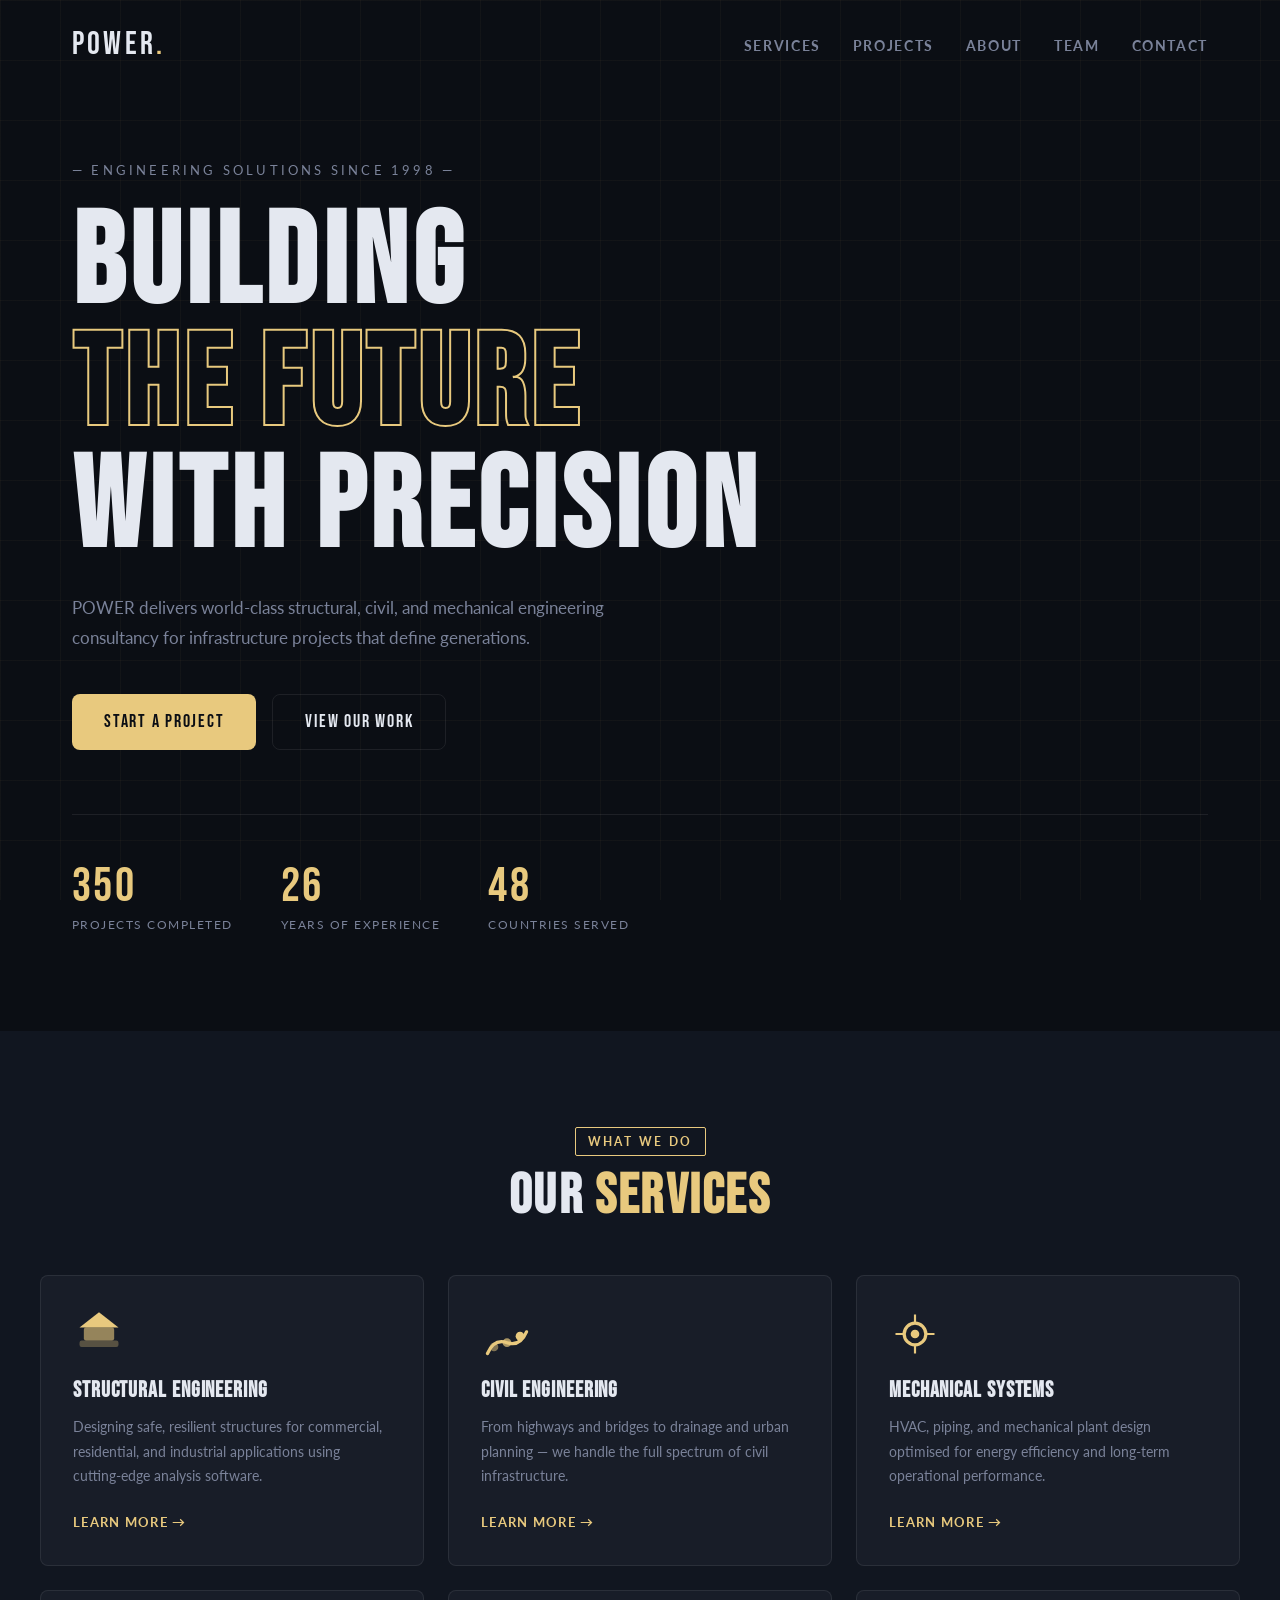
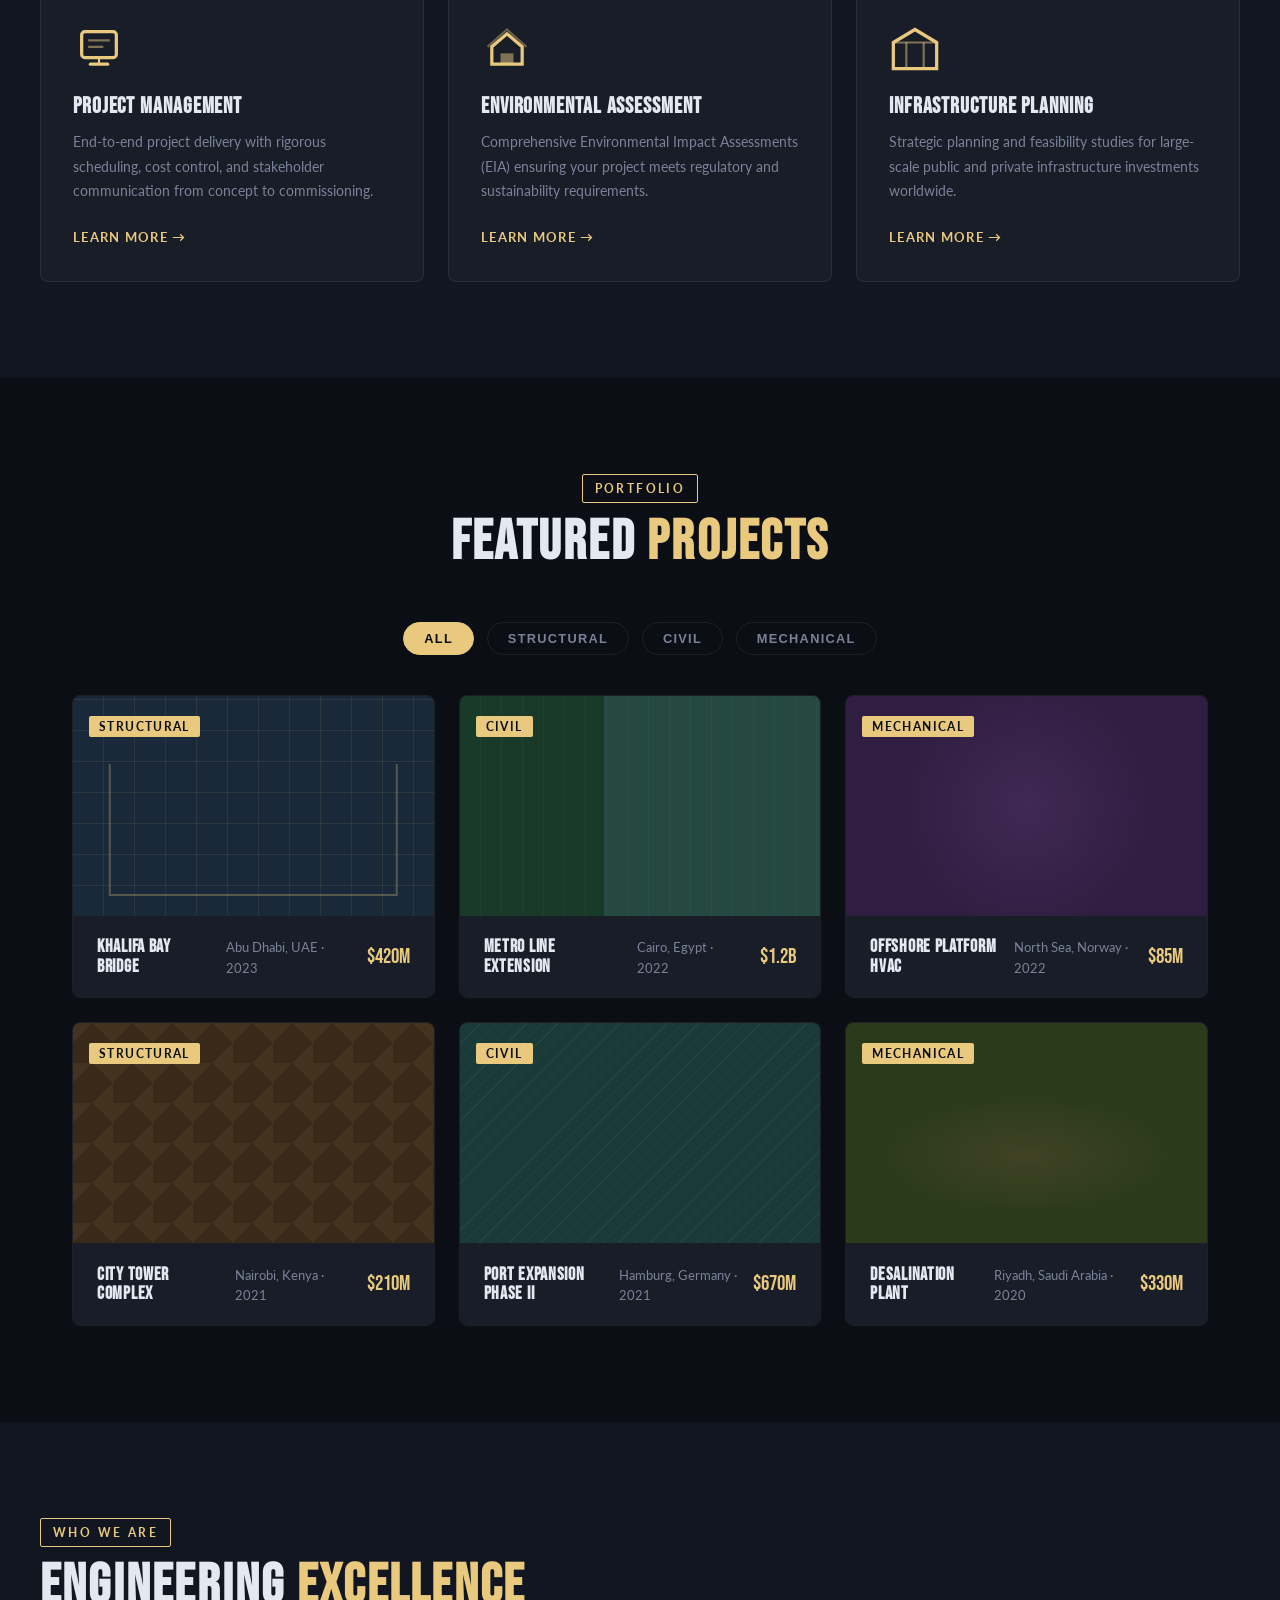
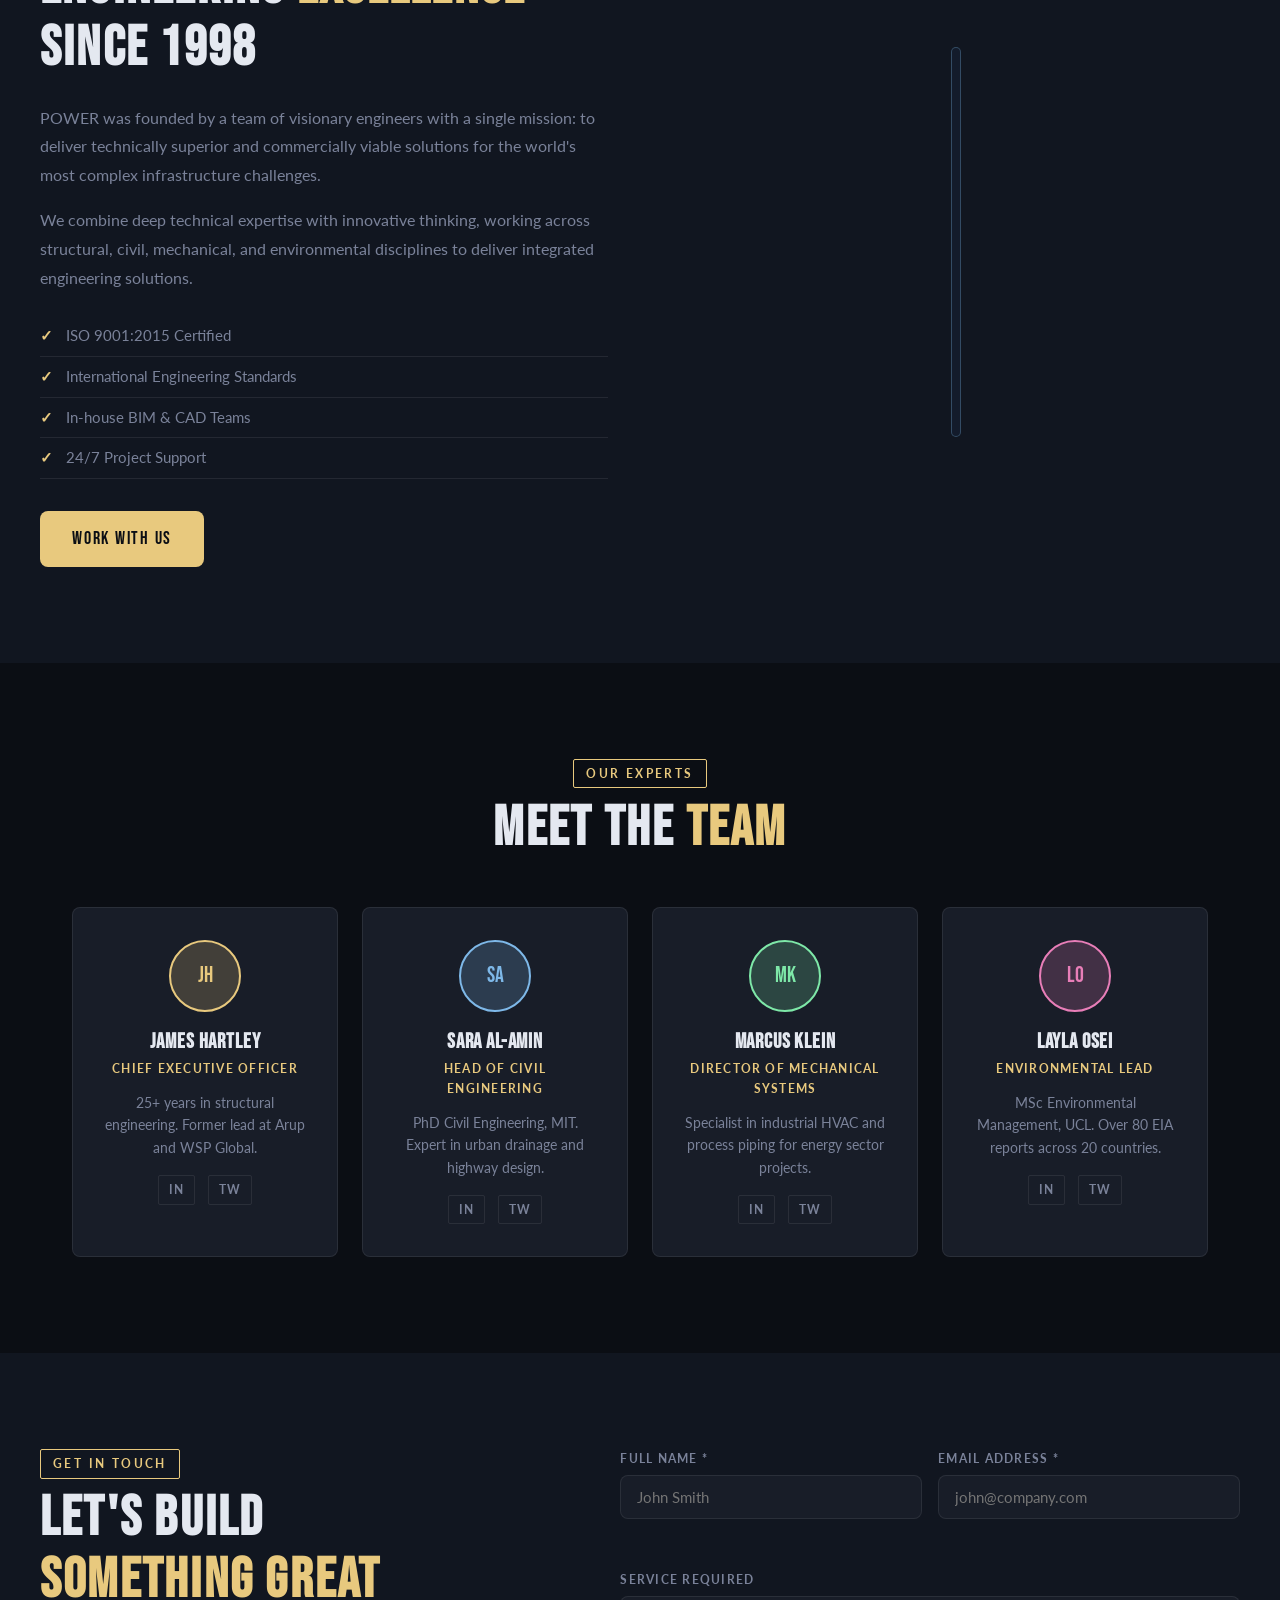
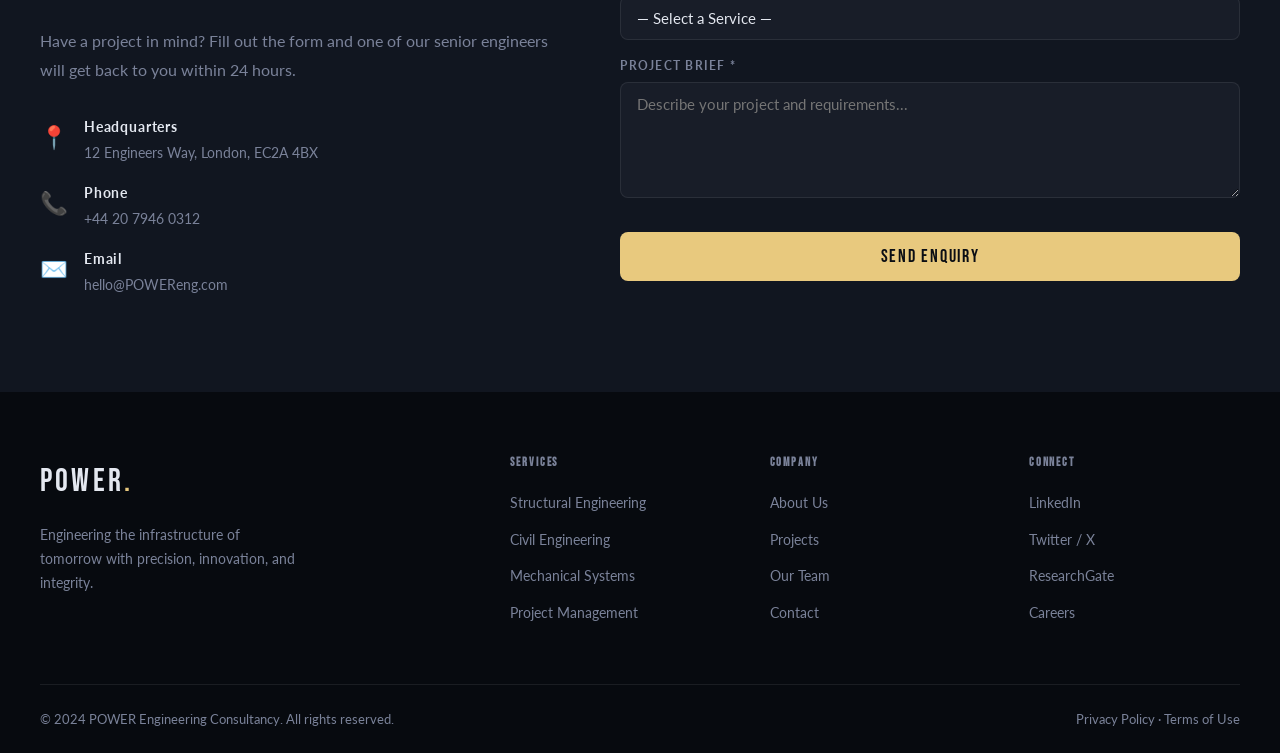
==== index.html @ f412877a "first commit" ====
<!DOCTYPE html>
<html lang="en">
<head>
  <meta charset="UTF-8" />
  <meta name="viewport" content="width=device-width, initial-scale=1.0"/>
  <title>POWER Engineering Consultancy</title>
  <link rel="stylesheet" href="style.css" />
  <!-- Google Fonts: Bebas Neue (display) + Lato (body) -->
  <link rel="preconnect" href="https://fonts.googleapis.com">
  <link rel="preconnect" href="https://fonts.gstatic.com" crossorigin>
  <link href="https://fonts.googleapis.com/css2?family=Bebas+Neue&family=Lato:wght@300;400;700&display=swap" rel="stylesheet">
</head>
<body>

  <!-- ===================== NAVIGATION ===================== -->
  <nav id="navbar">
    <div class="nav-inner">
      <a href="#home" class="logo">POWER<span>.</span></a>
      <ul class="nav-links">
        <li><a href="#services">Services</a></li>
        <li><a href="#projects">Projects</a></li>
        <li><a href="#about">About</a></li>
        <li><a href="#team">Team</a></li>
        <li><a href="#contact">Contact</a></li>
      </ul>
      <button class="burger" id="burger" aria-label="Toggle menu">
        <span></span><span></span><span></span>
      </button>
    </div>
    <!-- Mobile menu -->
    <div class="mobile-menu" id="mobileMenu">
      <ul>
        <li><a href="#services" class="mobile-link">Services</a></li>
        <li><a href="#projects" class="mobile-link">Projects</a></li>
        <li><a href="#about" class="mobile-link">About</a></li>
        <li><a href="#team" class="mobile-link">Team</a></li>
        <li><a href="#contact" class="mobile-link">Contact</a></li>
      </ul>
    </div>
  </nav>

  <!-- ===================== HERO ===================== -->
  <section id="home" class="hero">
    <div class="hero-bg-grid"></div>
    <div class="hero-content">
      <p class="hero-label reveal">— Engineering Solutions Since 1998 —</p>
      <h1 class="hero-title reveal">
        BUILDING<br/>
        <span class="outline-text">THE FUTURE</span><br/>
        WITH PRECISION
      </h1>
      <p class="hero-desc reveal">
        POWER delivers world-class structural, civil, and mechanical engineering consultancy 
        for infrastructure projects that define generations.
      </p>
      <div class="hero-cta reveal">
        <a href="#contact" class="btn-primary">Start a Project</a>
        <a href="#projects" class="btn-outline">View Our Work</a>
      </div>
    </div>
    <div class="hero-stats reveal">
      <div class="stat">
        <span class="stat-number" data-target="350">0</span>
        <span class="stat-label">Projects Completed</span>
      </div>
      <div class="stat">
        <span class="stat-number" data-target="26">0</span>
        <span class="stat-label">Years of Experience</span>
      </div>
      <div class="stat">
        <span class="stat-number" data-target="48">0</span>
        <span class="stat-label">Countries Served</span>
      </div>
    </div>
  </section>

  <!-- ===================== SERVICES ===================== -->
  <section id="services" class="services">
    <div class="section-header reveal">
      <span class="section-tag">What We Do</span>
      <h2 class="section-title">Our <span class="accent">Services</span></h2>
    </div>
    <div class="services-grid">

      <div class="service-card reveal">
        <div class="service-icon">
          <svg viewBox="0 0 48 48" fill="none" xmlns="http://www.w3.org/2000/svg">
            <rect x="6" y="30" width="36" height="6" rx="2" fill="currentColor" opacity="0.3"/>
            <rect x="10" y="18" width="28" height="12" rx="2" fill="currentColor" opacity="0.6"/>
            <polygon points="24,4 42,18 6,18" fill="currentColor"/>
          </svg>
        </div>
        <h3>Structural Engineering</h3>
        <p>Designing safe, resilient structures for commercial, residential, and industrial applications using cutting-edge analysis software.</p>
        <a href="#contact" class="card-link">Learn More →</a>
      </div>

      <div class="service-card reveal">
        <div class="service-icon">
          <svg viewBox="0 0 48 48" fill="none" xmlns="http://www.w3.org/2000/svg">
            <path d="M6 42 Q12 28 24 32 Q36 36 42 22" stroke="currentColor" stroke-width="3" fill="none" stroke-linecap="round"/>
            <circle cx="12" cy="36" r="4" fill="currentColor" opacity="0.5"/>
            <circle cx="24" cy="32" r="4" fill="currentColor" opacity="0.7"/>
            <circle cx="36" cy="26" r="4" fill="currentColor"/>
          </svg>
        </div>
        <h3>Civil Engineering</h3>
        <p>From highways and bridges to drainage and urban planning — we handle the full spectrum of civil infrastructure.</p>
        <a href="#contact" class="card-link">Learn More →</a>
      </div>

      <div class="service-card reveal">
        <div class="service-icon">
          <svg viewBox="0 0 48 48" fill="none" xmlns="http://www.w3.org/2000/svg">
            <circle cx="24" cy="24" r="10" stroke="currentColor" stroke-width="3" fill="none"/>
            <circle cx="24" cy="24" r="4" fill="currentColor"/>
            <line x1="24" y1="6" x2="24" y2="14" stroke="currentColor" stroke-width="2"/>
            <line x1="24" y1="34" x2="24" y2="42" stroke="currentColor" stroke-width="2"/>
            <line x1="6" y1="24" x2="14" y2="24" stroke="currentColor" stroke-width="2"/>
            <line x1="34" y1="24" x2="42" y2="24" stroke="currentColor" stroke-width="2"/>
          </svg>
        </div>
        <h3>Mechanical Systems</h3>
        <p>HVAC, piping, and mechanical plant design optimised for energy efficiency and long-term operational performance.</p>
        <a href="#contact" class="card-link">Learn More →</a>
      </div>

      <div class="service-card reveal">
        <div class="service-icon">
          <svg viewBox="0 0 48 48" fill="none" xmlns="http://www.w3.org/2000/svg">
            <rect x="8" y="8" width="32" height="24" rx="3" stroke="currentColor" stroke-width="3" fill="none"/>
            <line x1="16" y1="38" x2="32" y2="38" stroke="currentColor" stroke-width="3" stroke-linecap="round"/>
            <line x1="24" y1="32" x2="24" y2="38" stroke="currentColor" stroke-width="2"/>
            <line x1="14" y1="16" x2="34" y2="16" stroke="currentColor" stroke-width="2" opacity="0.5"/>
            <line x1="14" y1="22" x2="28" y2="22" stroke="currentColor" stroke-width="2" opacity="0.5"/>
          </svg>
        </div>
        <h3>Project Management</h3>
        <p>End-to-end project delivery with rigorous scheduling, cost control, and stakeholder communication from concept to commissioning.</p>
        <a href="#contact" class="card-link">Learn More →</a>
      </div>

      <div class="service-card reveal">
        <div class="service-icon">
          <svg viewBox="0 0 48 48" fill="none" xmlns="http://www.w3.org/2000/svg">
            <path d="M10 38 L10 22 L24 10 L38 22 L38 38 Z" stroke="currentColor" stroke-width="3" fill="none"/>
            <rect x="18" y="28" width="12" height="10" fill="currentColor" opacity="0.5"/>
            <path d="M6 22 L24 6 L42 22" stroke="currentColor" stroke-width="2" fill="none" opacity="0.4"/>
          </svg>
        </div>
        <h3>Environmental Assessment</h3>
        <p>Comprehensive Environmental Impact Assessments (EIA) ensuring your project meets regulatory and sustainability requirements.</p>
        <a href="#contact" class="card-link">Learn More →</a>
      </div>

      <div class="service-card reveal">
        <div class="service-icon">
          <svg viewBox="0 0 48 48" fill="none" xmlns="http://www.w3.org/2000/svg">
            <polygon points="24,6 44,18 44,42 4,42 4,18" stroke="currentColor" stroke-width="3" fill="none"/>
            <line x1="4" y1="18" x2="44" y2="18" stroke="currentColor" stroke-width="2" opacity="0.5"/>
            <line x1="16" y1="18" x2="16" y2="42" stroke="currentColor" stroke-width="2" opacity="0.5"/>
            <line x1="32" y1="18" x2="32" y2="42" stroke="currentColor" stroke-width="2" opacity="0.5"/>
          </svg>
        </div>
        <h3>Infrastructure Planning</h3>
        <p>Strategic planning and feasibility studies for large-scale public and private infrastructure investments worldwide.</p>
        <a href="#contact" class="card-link">Learn More →</a>
      </div>

    </div>
  </section>

  <!-- ===================== PROJECTS ===================== -->
  <section id="projects" class="projects">
    <div class="section-header reveal">
      <span class="section-tag">Portfolio</span>
      <h2 class="section-title">Featured <span class="accent">Projects</span></h2>
    </div>

    <div class="projects-filter reveal">
      <button class="filter-btn active" data-filter="all">All</button>
      <button class="filter-btn" data-filter="structural">Structural</button>
      <button class="filter-btn" data-filter="civil">Civil</button>
      <button class="filter-btn" data-filter="mechanical">Mechanical</button>
    </div>

    <div class="projects-grid" id="projectsGrid">

      <div class="project-card reveal" data-category="structural">
        <div class="project-img" style="background-color: #1a2a3a;">
          <div class="project-overlay">
            <span class="project-tag">Structural</span>
          </div>
          <div class="project-visual structural-visual"></div>
        </div>
        <div class="project-info">
          <h3>Khalifa Bay Bridge</h3>
          <p>Abu Dhabi, UAE · 2023</p>
          <span class="project-value">$420M</span>
        </div>
      </div>

      <div class="project-card reveal" data-category="civil">
        <div class="project-img" style="background-color: #1a3a2a;">
          <div class="project-overlay">
            <span class="project-tag">Civil</span>
          </div>
          <div class="project-visual civil-visual"></div>
        </div>
        <div class="project-info">
          <h3>Metro Line Extension</h3>
          <p>Cairo, Egypt · 2022</p>
          <span class="project-value">$1.2B</span>
        </div>
      </div>

      <div class="project-card reveal" data-category="mechanical">
        <div class="project-img" style="background-color: #2a1a3a;">
          <div class="project-overlay">
            <span class="project-tag">Mechanical</span>
          </div>
          <div class="project-visual mechanical-visual"></div>
        </div>
        <div class="project-info">
          <h3>Offshore Platform HVAC</h3>
          <p>North Sea, Norway · 2022</p>
          <span class="project-value">$85M</span>
        </div>
      </div>

      <div class="project-card reveal" data-category="structural">
        <div class="project-img" style="background-color: #3a2a1a;">
          <div class="project-overlay">
            <span class="project-tag">Structural</span>
          </div>
          <div class="project-visual structural-visual2"></div>
        </div>
        <div class="project-info">
          <h3>City Tower Complex</h3>
          <p>Nairobi, Kenya · 2021</p>
          <span class="project-value">$210M</span>
        </div>
      </div>

      <div class="project-card reveal" data-category="civil">
        <div class="project-img" style="background-color: #1a3a3a;">
          <div class="project-overlay">
            <span class="project-tag">Civil</span>
          </div>
          <div class="project-visual civil-visual2"></div>
        </div>
        <div class="project-info">
          <h3>Port Expansion Phase II</h3>
          <p>Hamburg, Germany · 2021</p>
          <span class="project-value">$670M</span>
        </div>
      </div>

      <div class="project-card reveal" data-category="mechanical">
        <div class="project-img" style="background-color: #2a3a1a;">
          <div class="project-overlay">
            <span class="project-tag">Mechanical</span>
          </div>
          <div class="project-visual mechanical-visual2"></div>
        </div>
        <div class="project-info">
          <h3>Desalination Plant</h3>
          <p>Riyadh, Saudi Arabia · 2020</p>
          <span class="project-value">$330M</span>
        </div>
      </div>

    </div>
  </section>

  <!-- ===================== ABOUT ===================== -->
  <section id="about" class="about">
    <div class="about-text reveal">
      <span class="section-tag">Who We Are</span>
      <h2 class="section-title">Engineering <span class="accent">Excellence</span><br/>Since 1998</h2>
      <p>POWER was founded by a team of visionary engineers with a single mission: to deliver technically superior and commercially viable solutions for the world's most complex infrastructure challenges.</p>
      <p>We combine deep technical expertise with innovative thinking, working across structural, civil, mechanical, and environmental disciplines to deliver integrated engineering solutions.</p>
      <ul class="about-list">
        <li><span class="check">✓</span> ISO 9001:2015 Certified</li>
        <li><span class="check">✓</span> International Engineering Standards</li>
        <li><span class="check">✓</span> In-house BIM & CAD Teams</li>
        <li><span class="check">✓</span> 24/7 Project Support</li>
      </ul>
      <a href="#contact" class="btn-primary">Work With Us</a>
    </div>
    <div class="about-visual reveal">
      <div class="blueprint-card">
        <div class="blueprint-inner">
          <div class="bp-grid"></div>
          <div class="bp-shape"></div>
          <div class="bp-lines">
            <span></span><span></span><span></span>
          </div>
          <div class="bp-label">STRUCTURAL PLAN — POWER ENG.</div>
        </div>
      </div>
    </div>
  </section>

  <!-- ===================== TEAM ===================== -->
  <section id="team" class="team">
    <div class="section-header reveal">
      <span class="section-tag">Our Experts</span>
      <h2 class="section-title">Meet the <span class="accent">Team</span></h2>
    </div>
    <div class="team-grid">

      <div class="team-card reveal">
        <div class="team-avatar" style="--clr: #e8c97e;">
          <span>JH</span>
        </div>
        <h3>James Hartley</h3>
        <p class="team-role">Chief Executive Officer</p>
        <p class="team-bio">25+ years in structural engineering. Former lead at Arup and WSP Global.</p>
        <div class="team-socials">
          <a href="#">in</a>
          <a href="#">tw</a>
        </div>
      </div>

      <div class="team-card reveal">
        <div class="team-avatar" style="--clr: #7eb8e8;">
          <span>SA</span>
        </div>
        <h3>Sara Al-Amin</h3>
        <p class="team-role">Head of Civil Engineering</p>
        <p class="team-bio">PhD Civil Engineering, MIT. Expert in urban drainage and highway design.</p>
        <div class="team-socials">
          <a href="#">in</a>
          <a href="#">tw</a>
        </div>
      </div>

      <div class="team-card reveal">
        <div class="team-avatar" style="--clr: #7ee8a8;">
          <span>MK</span>
        </div>
        <h3>Marcus Klein</h3>
        <p class="team-role">Director of Mechanical Systems</p>
        <p class="team-bio">Specialist in industrial HVAC and process piping for energy sector projects.</p>
        <div class="team-socials">
          <a href="#">in</a>
          <a href="#">tw</a>
        </div>
      </div>

      <div class="team-card reveal">
        <div class="team-avatar" style="--clr: #e87eb8;">
          <span>LO</span>
        </div>
        <h3>Layla Osei</h3>
        <p class="team-role">Environmental Lead</p>
        <p class="team-bio">MSc Environmental Management, UCL. Over 80 EIA reports across 20 countries.</p>
        <div class="team-socials">
          <a href="#">in</a>
          <a href="#">tw</a>
        </div>
      </div>

    </div>
  </section>

  <!-- ===================== CONTACT ===================== -->
  <section id="contact" class="contact">
    <div class="contact-left reveal">
      <span class="section-tag">Get In Touch</span>
      <h2 class="section-title">Let's Build<br/><span class="accent">Something Great</span></h2>
      <p>Have a project in mind? Fill out the form and one of our senior engineers will get back to you within 24 hours.</p>
      <div class="contact-details">
        <div class="contact-item">
          <span class="contact-icon">📍</span>
          <div>
            <strong>Headquarters</strong>
            <p>12 Engineers Way, London, EC2A 4BX</p>
          </div>
        </div>
        <div class="contact-item">
          <span class="contact-icon">📞</span>
          <div>
            <strong>Phone</strong>
            <p>+44 20 7946 0312</p>
          </div>
        </div>
        <div class="contact-item">
          <span class="contact-icon">✉️</span>
          <div>
            <strong>Email</strong>
            <p>hello@POWEReng.com</p>
          </div>
        </div>
      </div>
    </div>

    <div class="contact-right reveal">
      <form id="contactForm" novalidate>
        <div class="form-row">
          <div class="form-group">
            <label for="name">Full Name *</label>
            <input type="text" id="name" name="name" placeholder="John Smith" required />
            <span class="form-error" id="nameError"></span>
          </div>
          <div class="form-group">
            <label for="email">Email Address *</label>
            <input type="email" id="email" name="email" placeholder="john@company.com" required />
            <span class="form-error" id="emailError"></span>
          </div>
        </div>
        <div class="form-group">
          <label for="service">Service Required</label>
          <select id="service" name="service">
            <option value="">— Select a Service —</option>
            <option>Structural Engineering</option>
            <option>Civil Engineering</option>
            <option>Mechanical Systems</option>
            <option>Project Management</option>
            <option>Environmental Assessment</option>
            <option>Infrastructure Planning</option>
          </select>
        </div>
        <div class="form-group">
          <label for="message">Project Brief *</label>
          <textarea id="message" name="message" rows="5" placeholder="Describe your project and requirements..." required></textarea>
          <span class="form-error" id="messageError"></span>
        </div>
        <button type="submit" class="btn-primary btn-full" id="submitBtn">
          Send Enquiry
        </button>
        <div class="form-success" id="formSuccess">
          ✅ Thank you! We'll be in touch within 24 hours.
        </div>
      </form>
    </div>
  </section>

  <!-- ===================== FOOTER ===================== -->
  <footer class="footer">
    <div class="footer-inner">
      <div class="footer-brand">
        <a href="#home" class="logo">POWER<span>.</span></a>
        <p>Engineering the infrastructure of tomorrow with precision, innovation, and integrity.</p>
      </div>
      <div class="footer-links">
        <h4>Services</h4>
        <ul>
          <li><a href="#services">Structural Engineering</a></li>
          <li><a href="#services">Civil Engineering</a></li>
          <li><a href="#services">Mechanical Systems</a></li>
          <li><a href="#services">Project Management</a></li>
        </ul>
      </div>
      <div class="footer-links">
        <h4>Company</h4>
        <ul>
          <li><a href="#about">About Us</a></li>
          <li><a href="#projects">Projects</a></li>
          <li><a href="#team">Our Team</a></li>
          <li><a href="#contact">Contact</a></li>
        </ul>
      </div>
      <div class="footer-links">
        <h4>Connect</h4>
        <ul>
          <li><a href="#">LinkedIn</a></li>
          <li><a href="#">Twitter / X</a></li>
          <li><a href="#">ResearchGate</a></li>
          <li><a href="#">Careers</a></li>
        </ul>
      </div>
    </div>
    <div class="footer-bottom">
      <p>© 2024 POWER Engineering Consultancy. All rights reserved.</p>
      <p>Privacy Policy · Terms of Use</p>
    </div>
  </footer>

  <!-- Back to top button -->
  <button class="back-top" id="backTop" aria-label="Back to top">↑</button>

  <script src="script.js"></script>
</body>
</html>
---- style.css ----
/* =====================================================
   ARCIS ENGINEERING CONSULTANCY — style.css
   ===================================================== */

/* ---- 1. CSS VARIABLES (Design Tokens) ---- */
:root {
  --bg:         #0b0e14;        /* Page background — deep navy-black */
  --bg2:        #111620;        /* Slightly lighter panels */
  --bg3:        #181d28;        /* Card backgrounds */
  --accent:     #e8c97e;        /* Gold accent */
  --accent2:    #3a7bd5;        /* Blue accent */
  --text:       #e4e8f0;        /* Primary text */
  --text-muted: #7a8299;        /* Muted / secondary text */
  --border:     rgba(255,255,255,0.08);
  --font-display: 'Bebas Neue', sans-serif;
  --font-body:    'Lato', sans-serif;
  --radius:     8px;
  --transition: 0.3s ease;
  --max-width:  1200px;
}

/* ---- 2. RESET & BASE ---- */
*, *::before, *::after { box-sizing: border-box; margin: 0; padding: 0; }

html {
  scroll-behavior: smooth;
  font-size: 16px;
}

body {
  background-color: var(--bg);
  color: var(--text);
  font-family: var(--font-body);
  line-height: 1.6;
  overflow-x: hidden;
}

img { max-width: 100%; display: block; }

a {
  color: inherit;
  text-decoration: none;
}

ul { list-style: none; }

/* ---- 3. TYPOGRAPHY ---- */
h1, h2, h3, h4 { font-family: var(--font-display); letter-spacing: 0.04em; line-height: 1.1; }

.section-title {
  font-size: clamp(2rem, 5vw, 3.5rem);
  color: var(--text);
}

.section-title .accent { color: var(--accent); }

.section-tag {
  display: inline-block;
  font-size: 0.75rem;
  font-weight: 700;
  letter-spacing: 0.2em;
  text-transform: uppercase;
  color: var(--accent);
  margin-bottom: 0.6rem;
  padding: 4px 12px;
  border: 1px solid var(--accent);
  border-radius: 2px;
}

.section-header {
  text-align: center;
  margin-bottom: 3rem;
}

/* ---- 4. BUTTONS ---- */
.btn-primary {
  display: inline-block;
  background: var(--accent);
  color: #0b0e14;
  font-family: var(--font-display);
  font-size: 1.1rem;
  letter-spacing: 0.1em;
  padding: 14px 32px;
  border-radius: var(--radius);
  border: none;
  cursor: pointer;
  transition: background var(--transition), transform var(--transition), box-shadow var(--transition);
}
.btn-primary:hover {
  background: #f5d98e;
  transform: translateY(-2px);
  box-shadow: 0 8px 24px rgba(232,201,126,0.25);
}

.btn-outline {
  display: inline-block;
  background: transparent;
  color: var(--text);
  font-family: var(--font-display);
  font-size: 1.1rem;
  letter-spacing: 0.1em;
  padding: 13px 32px;
  border-radius: var(--radius);
  border: 1px solid var(--border);
  cursor: pointer;
  transition: border-color var(--transition), color var(--transition), transform var(--transition);
}
.btn-outline:hover {
  border-color: var(--accent);
  color: var(--accent);
  transform: translateY(-2px);
}

.btn-full { width: 100%; text-align: center; }

/* ---- 5. SCROLL REVEAL ---- */
.reveal {
  opacity: 0;
  transform: translateY(30px);
  transition: opacity 0.7s ease, transform 0.7s ease;
}
.reveal.visible {
  opacity: 1;
  transform: translateY(0);
}

/* ---- 6. NAVIGATION ---- */
#navbar {
  position: fixed;
  top: 0;
  left: 0;
  width: 100%;
  z-index: 1000;
  transition: background var(--transition), box-shadow var(--transition);
}

#navbar.scrolled {
  background: rgba(11, 14, 20, 0.95);
  backdrop-filter: blur(10px);
  box-shadow: 0 2px 20px rgba(0,0,0,0.4);
}

.nav-inner {
  max-width: var(--max-width);
  margin: 0 auto;
  padding: 1.2rem 2rem;
  display: flex;
  align-items: center;
  justify-content: space-between;
}

.logo {
  font-family: var(--font-display);
  font-size: 2rem;
  letter-spacing: 0.1em;
  color: var(--text);
}
.logo span { color: var(--accent); }

.nav-links {
  display: flex;
  gap: 2rem;
}

.nav-links a {
  font-size: 0.85rem;
  font-weight: 700;
  letter-spacing: 0.12em;
  text-transform: uppercase;
  color: var(--text-muted);
  transition: color var(--transition);
  position: relative;
}
.nav-links a::after {
  content: '';
  position: absolute;
  bottom: -4px;
  left: 0;
  width: 0;
  height: 2px;
  background: var(--accent);
  transition: width var(--transition);
}
.nav-links a:hover { color: var(--text); }
.nav-links a:hover::after { width: 100%; }

/* Burger button */
.burger {
  display: none;
  flex-direction: column;
  gap: 5px;
  background: none;
  border: none;
  cursor: pointer;
  padding: 4px;
}
.burger span {
  display: block;
  width: 24px;
  height: 2px;
  background: var(--text);
  border-radius: 2px;
  transition: transform var(--transition), opacity var(--transition);
}
.burger.open span:nth-child(1) { transform: translateY(7px) rotate(45deg); }
.burger.open span:nth-child(2) { opacity: 0; }
.burger.open span:nth-child(3) { transform: translateY(-7px) rotate(-45deg); }

/* Mobile menu */
.mobile-menu {
  display: none;
  background: var(--bg2);
  border-top: 1px solid var(--border);
}
.mobile-menu.open { display: block; }
.mobile-menu ul { padding: 1rem 2rem; }
.mobile-menu li { padding: 0.8rem 0; border-bottom: 1px solid var(--border); }
.mobile-menu a {
  font-size: 0.9rem;
  font-weight: 700;
  letter-spacing: 0.1em;
  text-transform: uppercase;
  color: var(--text-muted);
}
.mobile-menu a:hover { color: var(--accent); }

/* ---- 7. HERO SECTION ---- */
.hero {
  min-height: 100vh;
  padding: 10rem 2rem 6rem;
  max-width: var(--max-width);
  margin: 0 auto;
  display: flex;
  flex-direction: column;
  justify-content: center;
  position: relative;
}

/* Subtle background grid */
.hero-bg-grid {
  position: fixed;
  inset: 0;
  z-index: -1;
  background-image:
    linear-gradient(rgba(232,201,126,0.04) 1px, transparent 1px),
    linear-gradient(90deg, rgba(232,201,126,0.04) 1px, transparent 1px);
  background-size: 60px 60px;
  pointer-events: none;
}

.hero-label {
  font-size: 0.8rem;
  letter-spacing: 0.25em;
  text-transform: uppercase;
  color: var(--text-muted);
  margin-bottom: 1.5rem;
}

.hero-title {
  font-size: clamp(3.5rem, 10vw, 8rem);
  line-height: 0.95;
  margin-bottom: 1.5rem;
  color: var(--text);
}

.outline-text {
  -webkit-text-stroke: 2px var(--accent);
  color: transparent;
}

.hero-desc {
  max-width: 560px;
  color: var(--text-muted);
  font-size: 1.05rem;
  margin-bottom: 2.5rem;
  line-height: 1.8;
}

.hero-cta {
  display: flex;
  gap: 1rem;
  flex-wrap: wrap;
  margin-bottom: 4rem;
}

.hero-stats {
  display: flex;
  gap: 3rem;
  flex-wrap: wrap;
  padding-top: 3rem;
  border-top: 1px solid var(--border);
}

.stat {
  display: flex;
  flex-direction: column;
}

.stat-number {
  font-family: var(--font-display);
  font-size: 3rem;
  color: var(--accent);
  letter-spacing: 0.05em;
  line-height: 1;
}

.stat-label {
  font-size: 0.78rem;
  letter-spacing: 0.12em;
  text-transform: uppercase;
  color: var(--text-muted);
  margin-top: 4px;
}

/* ---- 8. SERVICES SECTION ---- */
.services {
  background: var(--bg2);
  padding: 6rem 2rem;
}

.services .section-header,
.services .services-grid {
  max-width: var(--max-width);
  margin-left: auto;
  margin-right: auto;
}

.services-grid {
  display: grid;
  grid-template-columns: repeat(auto-fit, minmax(320px, 1fr));
  gap: 1.5rem;
}

.service-card {
  background: var(--bg3);
  border: 1px solid var(--border);
  border-radius: var(--radius);
  padding: 2rem;
  transition: border-color var(--transition), transform var(--transition), box-shadow var(--transition);
  position: relative;
  overflow: hidden;
}

.service-card::before {
  content: '';
  position: absolute;
  top: 0; left: 0;
  width: 3px;
  height: 0;
  background: var(--accent);
  transition: height 0.4s ease;
}

.service-card:hover::before { height: 100%; }
.service-card:hover {
  border-color: rgba(232, 201, 126, 0.3);
  transform: translateY(-4px);
  box-shadow: 0 16px 40px rgba(0,0,0,0.3);
}

.service-icon {
  width: 52px;
  height: 52px;
  color: var(--accent);
  margin-bottom: 1.2rem;
}
.service-icon svg { width: 100%; height: 100%; }

.service-card h3 {
  font-size: 1.4rem;
  margin-bottom: 0.7rem;
  color: var(--text);
}

.service-card p {
  color: var(--text-muted);
  font-size: 0.9rem;
  line-height: 1.7;
  margin-bottom: 1.2rem;
}

.card-link {
  font-size: 0.82rem;
  font-weight: 700;
  letter-spacing: 0.1em;
  text-transform: uppercase;
  color: var(--accent);
  transition: letter-spacing var(--transition);
}
.card-link:hover { letter-spacing: 0.18em; }

/* ---- 9. PROJECTS SECTION ---- */
.projects {
  padding: 6rem 2rem;
  max-width: var(--max-width);
  margin: 0 auto;
}

.projects-filter {
  display: flex;
  gap: 0.8rem;
  flex-wrap: wrap;
  justify-content: center;
  margin-bottom: 2.5rem;
}

.filter-btn {
  background: transparent;
  color: var(--text-muted);
  border: 1px solid var(--border);
  padding: 8px 20px;
  border-radius: 30px;
  font-size: 0.8rem;
  font-weight: 700;
  letter-spacing: 0.1em;
  text-transform: uppercase;
  cursor: pointer;
  transition: all var(--transition);
}
.filter-btn.active,
.filter-btn:hover {
  background: var(--accent);
  color: #0b0e14;
  border-color: var(--accent);
}

.projects-grid {
  display: grid;
  grid-template-columns: repeat(auto-fit, minmax(320px, 1fr));
  gap: 1.5rem;
}

.project-card {
  border-radius: var(--radius);
  overflow: hidden;
  border: 1px solid var(--border);
  transition: transform var(--transition), box-shadow var(--transition);
}
.project-card:hover {
  transform: translateY(-6px);
  box-shadow: 0 20px 50px rgba(0,0,0,0.4);
}

/* Hide filtered items */
.project-card.hidden {
  display: none;
}

.project-img {
  height: 220px;
  position: relative;
  overflow: hidden;
}

.project-overlay {
  position: absolute;
  top: 1rem; left: 1rem;
  z-index: 2;
}

.project-tag {
  font-size: 0.72rem;
  font-weight: 700;
  letter-spacing: 0.12em;
  text-transform: uppercase;
  background: var(--accent);
  color: #0b0e14;
  padding: 4px 10px;
  border-radius: 2px;
}

/* Illustrative SVG-like visuals for project cards */
.project-visual {
  position: absolute;
  inset: 0;
  opacity: 0.6;
  background-size: cover;
}

.structural-visual {
  background-image: repeating-linear-gradient(
    0deg, transparent, transparent 30px, rgba(232,201,126,0.15) 30px, rgba(232,201,126,0.15) 31px),
    repeating-linear-gradient(
    90deg, transparent, transparent 30px, rgba(232,201,126,0.15) 30px, rgba(232,201,126,0.15) 31px);
}
.structural-visual::after {
  content:'';
  position: absolute;
  bottom: 20px; left: 50%; transform: translateX(-50%);
  width: 80%; height: 60%;
  border: 2px solid rgba(232,201,126,0.5);
  border-top: none;
}

.civil-visual {
  background-image: linear-gradient(to right, transparent 40%, rgba(126,184,232,0.2) 40%),
    repeating-linear-gradient(
    90deg, transparent, transparent 20px, rgba(126,184,232,0.1) 20px, rgba(126,184,232,0.1) 21px);
}

.mechanical-visual {
  background-image: radial-gradient(circle at 50% 50%, rgba(188,126,232,0.2) 0%, transparent 60%),
    repeating-radial-gradient(circle at 50% 50%, transparent 20px, rgba(188,126,232,0.08) 20px, rgba(188,126,232,0.08) 21px, transparent 21px);
}

.structural-visual2 {
  background-image: linear-gradient(135deg, rgba(232,201,126,0.1) 25%, transparent 25%),
    linear-gradient(225deg, rgba(232,201,126,0.1) 25%, transparent 25%),
    linear-gradient(315deg, rgba(232,201,126,0.1) 25%, transparent 25%);
  background-size: 40px 40px;
}

.civil-visual2 {
  background-image: repeating-linear-gradient(
    -45deg, transparent, transparent 10px, rgba(126,232,168,0.1) 10px, rgba(126,232,168,0.1) 11px);
}

.mechanical-visual2 {
  background-image: radial-gradient(ellipse 60% 40% at 50% 60%, rgba(232,126,126,0.2) 0%, transparent 70%);
}

.project-info {
  background: var(--bg3);
  padding: 1.2rem 1.5rem;
  display: flex;
  align-items: center;
  justify-content: space-between;
  gap: 1rem;
}
.project-info h3 { font-size: 1.1rem; color: var(--text); }
.project-info p { font-size: 0.8rem; color: var(--text-muted); margin-top: 2px; }

.project-value {
  font-family: var(--font-display);
  font-size: 1.3rem;
  color: var(--accent);
  white-space: nowrap;
}

/* ---- 10. ABOUT SECTION ---- */
.about {
  background: var(--bg2);
  padding: 6rem 2rem;
}

.about > * {
  max-width: var(--max-width);
  margin: 0 auto;
}

/* Use a two-column layout */
.about {
  display: grid;
  grid-template-columns: 1fr 1fr;
  gap: 4rem;
  align-items: center;
  padding: 6rem max(2rem, calc((100vw - var(--max-width)) / 2));
}

.about-text .section-tag { margin-bottom: 0.6rem; }
.about-text h2 { margin-bottom: 1.5rem; }
.about-text p {
  color: var(--text-muted);
  margin-bottom: 1rem;
  line-height: 1.8;
}

.about-list {
  margin: 1.5rem 0 2rem;
}
.about-list li {
  display: flex;
  align-items: center;
  gap: 0.8rem;
  padding: 0.5rem 0;
  font-size: 0.92rem;
  color: var(--text-muted);
  border-bottom: 1px solid var(--border);
}
.check { color: var(--accent); font-weight: 700; }

/* Blueprint card visual */
.blueprint-card {
  border: 1px solid rgba(126,184,232,0.3);
  border-radius: var(--radius);
  padding: 4px;
  background: rgba(58, 123, 213, 0.06);
}
.blueprint-inner {
  background: rgba(15, 25, 50, 0.9);
  border-radius: calc(var(--radius) - 4px);
  height: 380px;
  position: relative;
  overflow: hidden;
}

.bp-grid {
  position: absolute;
  inset: 0;
  background-image:
    linear-gradient(rgba(126,184,232,0.12) 1px, transparent 1px),
    linear-gradient(90deg, rgba(126,184,232,0.12) 1px, transparent 1px);
  background-size: 30px 30px;
}

.bp-shape {
  position: absolute;
  bottom: 50px; left: 50%; transform: translateX(-50%);
  width: 70%;
  height: 50%;
  border: 1.5px solid rgba(126,184,232,0.6);
  border-bottom: none;
}
.bp-shape::before {
  content: '';
  position: absolute;
  top: 0; left: 50%; transform: translate(-50%, -100%);
  border-left: 80px solid transparent;
  border-right: 80px solid transparent;
  border-bottom: 70px solid rgba(126,184,232,0.4);
}

.bp-lines {
  position: absolute;
  bottom: 50px;
  left: 50%;
  transform: translateX(-50%);
  width: 70%;
  display: flex;
  flex-direction: column;
  gap: 12px;
  padding: 20px;
}
.bp-lines span {
  display: block;
  height: 1px;
  background: rgba(126,184,232,0.3);
  width: 100%;
}
.bp-lines span:nth-child(2) { width: 70%; }
.bp-lines span:nth-child(3) { width: 50%; }

.bp-label {
  position: absolute;
  bottom: 16px;
  left: 50%;
  transform: translateX(-50%);
  font-size: 0.65rem;
  letter-spacing: 0.2em;
  text-transform: uppercase;
  color: rgba(126,184,232,0.5);
  white-space: nowrap;
}

/* ---- 11. TEAM SECTION ---- */
.team {
  padding: 6rem 2rem;
  max-width: var(--max-width);
  margin: 0 auto;
}

.team-grid {
  display: grid;
  grid-template-columns: repeat(auto-fit, minmax(240px, 1fr));
  gap: 1.5rem;
}

.team-card {
  background: var(--bg3);
  border: 1px solid var(--border);
  border-radius: var(--radius);
  padding: 2rem;
  text-align: center;
  transition: transform var(--transition), border-color var(--transition);
}
.team-card:hover {
  transform: translateY(-4px);
  border-color: rgba(232, 201, 126, 0.25);
}

.team-avatar {
  width: 72px;
  height: 72px;
  border-radius: 50%;
  background: color-mix(in srgb, var(--clr, var(--accent)) 20%, transparent);
  border: 2px solid var(--clr, var(--accent));
  display: flex;
  align-items: center;
  justify-content: center;
  margin: 0 auto 1.2rem;
  font-family: var(--font-display);
  font-size: 1.4rem;
  color: var(--clr, var(--accent));
}

.team-card h3 { font-size: 1.3rem; margin-bottom: 0.3rem; }

.team-role {
  font-size: 0.78rem;
  font-weight: 700;
  letter-spacing: 0.1em;
  text-transform: uppercase;
  color: var(--accent);
  margin-bottom: 0.8rem;
}

.team-bio {
  font-size: 0.88rem;
  color: var(--text-muted);
  line-height: 1.6;
  margin-bottom: 1rem;
}

.team-socials {
  display: flex;
  justify-content: center;
  gap: 0.8rem;
}
.team-socials a {
  font-size: 0.75rem;
  font-weight: 700;
  letter-spacing: 0.08em;
  text-transform: uppercase;
  color: var(--text-muted);
  padding: 4px 10px;
  border: 1px solid var(--border);
  border-radius: 2px;
  transition: color var(--transition), border-color var(--transition);
}
.team-socials a:hover {
  color: var(--accent);
  border-color: var(--accent);
}

/* ---- 12. CONTACT SECTION ---- */
.contact {
  background: var(--bg2);
  padding: 6rem max(2rem, calc((100vw - var(--max-width)) / 2));
  display: grid;
  grid-template-columns: 1fr 1.2fr;
  gap: 4rem;
  align-items: start;
}

.contact-left h2 { margin-bottom: 1rem; }
.contact-left > p {
  color: var(--text-muted);
  line-height: 1.8;
  margin-bottom: 2rem;
}

.contact-details { display: flex; flex-direction: column; gap: 1.2rem; }

.contact-item {
  display: flex;
  align-items: flex-start;
  gap: 1rem;
}
.contact-icon { font-size: 1.4rem; margin-top: 2px; }
.contact-item strong { display: block; font-size: 0.85rem; letter-spacing: 0.06em; margin-bottom: 2px; }
.contact-item p { color: var(--text-muted); font-size: 0.9rem; }

/* Contact Form */
.form-row {
  display: grid;
  grid-template-columns: 1fr 1fr;
  gap: 1rem;
  margin-bottom: 1rem;
}

.form-group { display: flex; flex-direction: column; gap: 6px; margin-bottom: 1rem; }

.form-group label {
  font-size: 0.78rem;
  font-weight: 700;
  letter-spacing: 0.1em;
  text-transform: uppercase;
  color: var(--text-muted);
}

.form-group input,
.form-group select,
.form-group textarea {
  background: var(--bg3);
  border: 1px solid var(--border);
  border-radius: var(--radius);
  padding: 12px 16px;
  color: var(--text);
  font-family: var(--font-body);
  font-size: 0.95rem;
  transition: border-color var(--transition), box-shadow var(--transition);
  outline: none;
  resize: vertical;
  appearance: none;
}

.form-group input:focus,
.form-group select:focus,
.form-group textarea:focus {
  border-color: var(--accent);
  box-shadow: 0 0 0 3px rgba(232,201,126,0.1);
}

.form-group input.error,
.form-group textarea.error {
  border-color: #e87e7e;
}

.form-error {
  font-size: 0.78rem;
  color: #e87e7e;
  min-height: 1em;
}

.form-success {
  display: none;
  margin-top: 1rem;
  padding: 12px 16px;
  background: rgba(126,232,168,0.1);
  border: 1px solid rgba(126,232,168,0.4);
  border-radius: var(--radius);
  color: #7ee8a8;
  font-size: 0.9rem;
}
.form-success.visible { display: block; }

/* ---- 13. FOOTER ---- */
.footer {
  background: #070a0f;
  padding: 4rem max(2rem, calc((100vw - var(--max-width)) / 2)) 0;
}

.footer-inner {
  display: grid;
  grid-template-columns: 2fr 1fr 1fr 1fr;
  gap: 3rem;
  padding-bottom: 3rem;
  border-bottom: 1px solid var(--border);
}

.footer-brand .logo { display: block; margin-bottom: 1rem; }
.footer-brand p {
  font-size: 0.88rem;
  color: var(--text-muted);
  line-height: 1.7;
  max-width: 260px;
}

.footer-links h4 {
  font-size: 0.78rem;
  letter-spacing: 0.15em;
  text-transform: uppercase;
  color: var(--text-muted);
  margin-bottom: 1.2rem;
}

.footer-links li { margin-bottom: 0.7rem; }
.footer-links a {
  font-size: 0.88rem;
  color: var(--text-muted);
  transition: color var(--transition);
}
.footer-links a:hover { color: var(--accent); }

.footer-bottom {
  display: flex;
  justify-content: space-between;
  align-items: center;
  flex-wrap: wrap;
  gap: 1rem;
  padding: 1.5rem 0;
}
.footer-bottom p {
  font-size: 0.8rem;
  color: var(--text-muted);
}

/* ---- 14. BACK TO TOP BUTTON ---- */
.back-top {
  position: fixed;
  bottom: 2rem;
  right: 2rem;
  width: 44px;
  height: 44px;
  background: var(--accent);
  color: #0b0e14;
  font-size: 1.2rem;
  font-weight: 700;
  border: none;
  border-radius: 50%;
  cursor: pointer;
  display: flex;
  align-items: center;
  justify-content: center;
  opacity: 0;
  pointer-events: none;
  transition: opacity var(--transition), transform var(--transition);
  z-index: 999;
}
.back-top.visible {
  opacity: 1;
  pointer-events: auto;
}
.back-top:hover { transform: translateY(-3px); }

/* ---- 15. RESPONSIVE (MOBILE FIRST) ---- */
@media (max-width: 900px) {
  .nav-links { display: none; }
  .burger { display: flex; }

  .about {
    grid-template-columns: 1fr;
    padding: 4rem 2rem;
    gap: 2.5rem;
  }

  .contact {
    grid-template-columns: 1fr;
    gap: 2.5rem;
    padding: 4rem 2rem;
  }

  .footer-inner {
    grid-template-columns: 1fr 1fr;
    gap: 2rem;
  }

  .form-row { grid-template-columns: 1fr; }
}

@media (max-width: 600px) {
  .hero { padding: 8rem 1.5rem 4rem; }
  .hero-stats { gap: 2rem; }

  .services, .projects, .team { padding: 4rem 1.5rem; }

  .footer-inner { grid-template-columns: 1fr; gap: 1.5rem; }
  .footer-bottom { flex-direction: column; text-align: center; }
}
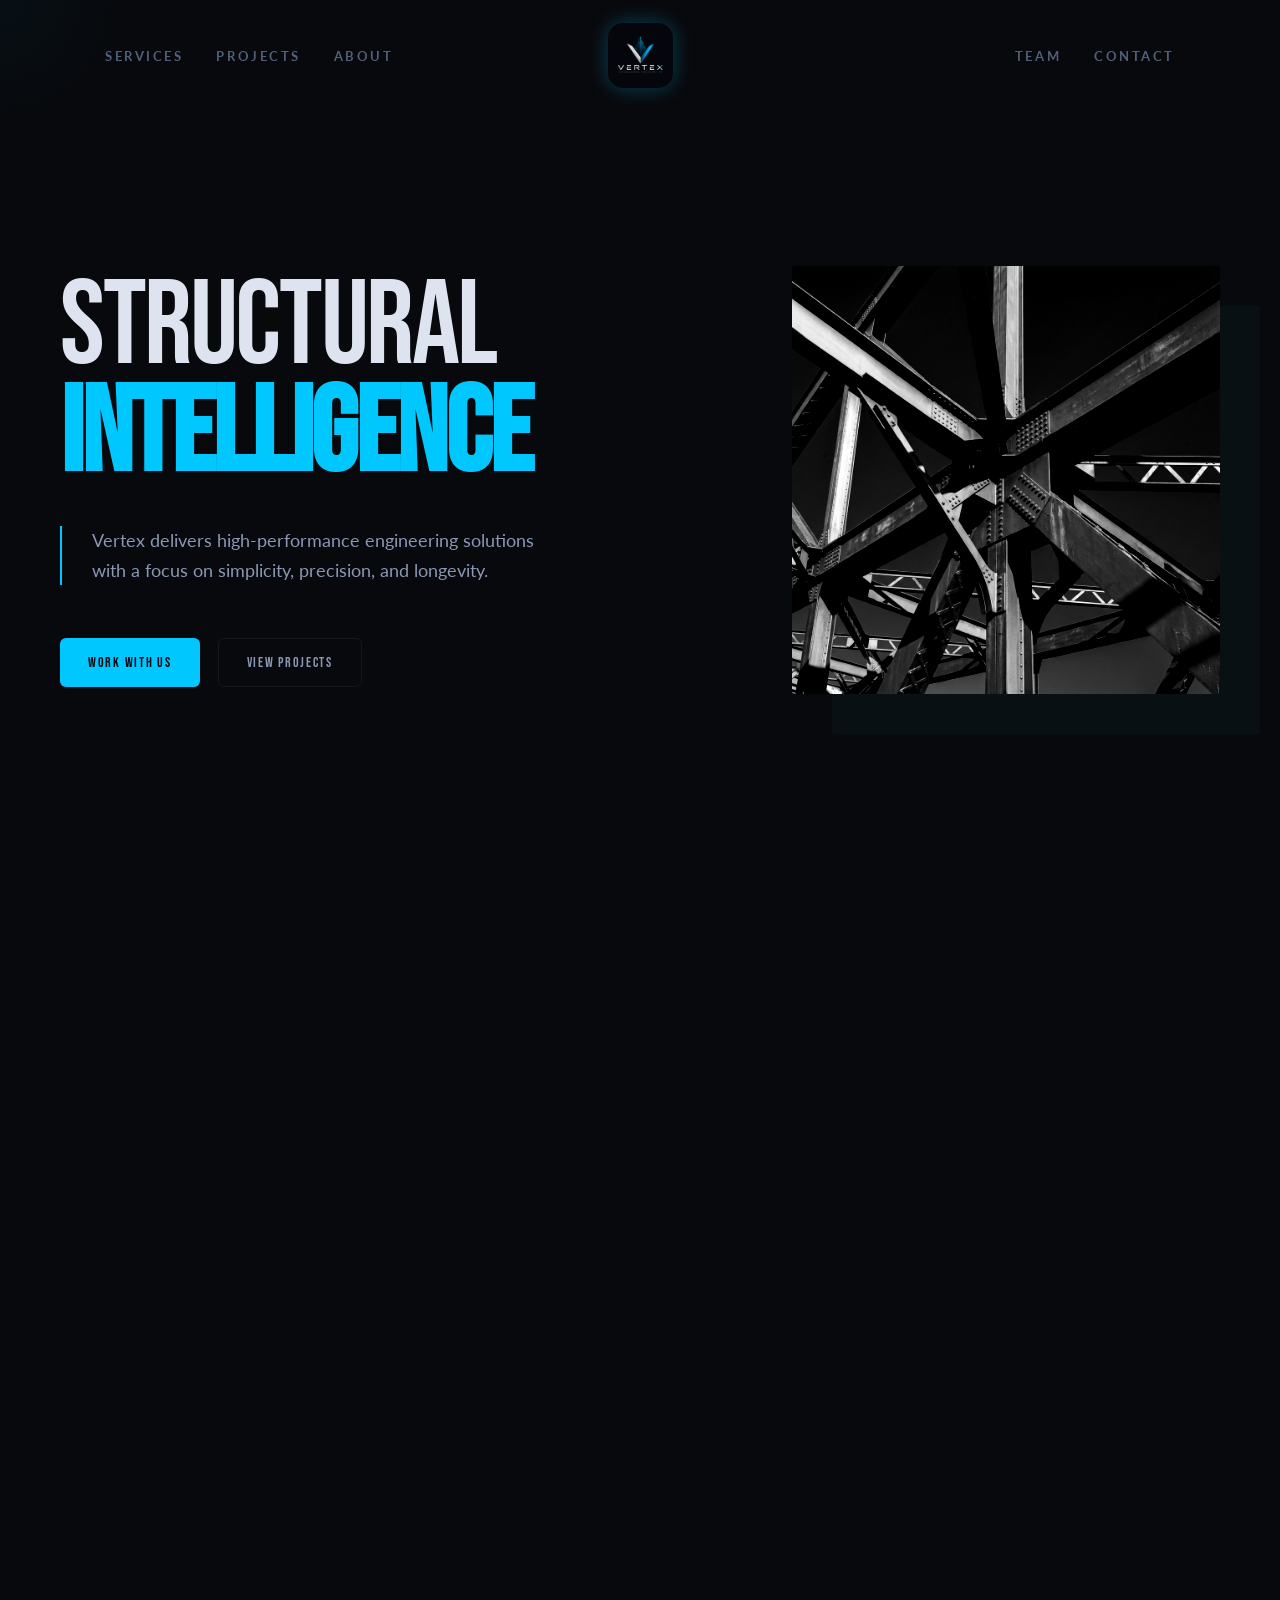
==== commit 88a178d4: "Last upadte inshallah" ====
--- a/index.html
+++ b/index.html
@@ -3,31 +3,48 @@
 <head>
   <meta charset="UTF-8" />
   <meta name="viewport" content="width=device-width, initial-scale=1.0"/>
-  <title>POWER Engineering Consultancy</title>
+  <title>Vertex Engineering Consultancy</title>
   <link rel="stylesheet" href="style.css" />
-  <!-- Google Fonts: Bebas Neue (display) + Lato (body) -->
   <link rel="preconnect" href="https://fonts.googleapis.com">
   <link rel="preconnect" href="https://fonts.gstatic.com" crossorigin>
   <link href="https://fonts.googleapis.com/css2?family=Bebas+Neue&family=Lato:wght@300;400;700&display=swap" rel="stylesheet">
+  <style>
+    /* Section border-top accent animation on enter */
+    .services, .about, .contact {
+      transition: border-top-color 0.6s ease;
+    }
+    section.section-active::after {
+      opacity: 1;
+    }
+  </style>
 </head>
 <body>
 
-  <!-- ===================== NAVIGATION ===================== -->
   <nav id="navbar">
     <div class="nav-inner">
-      <a href="#home" class="logo">POWER<span>.</span></a>
-      <ul class="nav-links">
-        <li><a href="#services">Services</a></li>
-        <li><a href="#projects">Projects</a></li>
-        <li><a href="#about">About</a></li>
-        <li><a href="#team">Team</a></li>
-        <li><a href="#contact">Contact</a></li>
-      </ul>
-      <button class="burger" id="burger" aria-label="Toggle menu">
-        <span></span><span></span><span></span>
-      </button>
-    </div>
-    <!-- Mobile menu -->
+      <div class="nav-left">
+        <ul class="nav-links">
+          <li><a href="#services">Services</a></li>
+          <li><a href="#projects">Projects</a></li>
+          <li><a href="#about">About</a></li>
+        </ul>
+      </div>
+
+      <a href="#home" class="logo">
+        <img src="Images/Vertex logo.png" alt="Vertex Engineering" width="65" height="65" decoding="async">
+      </a>
+
+      <div class="nav-right">
+        <ul class="nav-links">
+          <li><a href="#team">Team</a></li>
+          <li><a href="#contact">Contact</a></li>
+        </ul>
+        <button class="burger" id="burger" aria-label="Toggle menu">
+          <span></span><span></span><span></span>
+        </button>
+      </div>
+    </div>
+    
     <div class="mobile-menu" id="mobileMenu">
       <ul>
         <li><a href="#services" class="mobile-link">Services</a></li>
@@ -39,42 +56,29 @@
     </div>
   </nav>
 
-  <!-- ===================== HERO ===================== -->
-  <section id="home" class="hero">
-    <div class="hero-bg-grid"></div>
-    <div class="hero-content">
-      <p class="hero-label reveal">— Engineering Solutions Since 1998 —</p>
-      <h1 class="hero-title reveal">
-        BUILDING<br/>
-        <span class="outline-text">THE FUTURE</span><br/>
-        WITH PRECISION
-      </h1>
-      <p class="hero-desc reveal">
-        POWER delivers world-class structural, civil, and mechanical engineering consultancy 
-        for infrastructure projects that define generations.
-      </p>
-      <div class="hero-cta reveal">
-        <a href="#contact" class="btn-primary">Start a Project</a>
-        <a href="#projects" class="btn-outline">View Our Work</a>
-      </div>
-    </div>
-    <div class="hero-stats reveal">
-      <div class="stat">
-        <span class="stat-number" data-target="350">0</span>
-        <span class="stat-label">Projects Completed</span>
-      </div>
-      <div class="stat">
-        <span class="stat-number" data-target="26">0</span>
-        <span class="stat-label">Years of Experience</span>
-      </div>
-      <div class="stat">
-        <span class="stat-number" data-target="48">0</span>
-        <span class="stat-label">Countries Served</span>
+  <section id="home" class="hero hero--minimal">
+    <div class="hero-minimal-grid">
+      <div class="hero-minimal-text">
+        <h1 class="reveal">
+          STRUCTURAL<br/>
+          <span class="accent">INTELLIGENCE</span>
+        </h1>
+        <p class="hero-minimal-desc reveal">
+          Vertex delivers high-performance engineering solutions with a focus on simplicity, precision, and longevity.
+        </p>
+        <div class="hero-cta reveal">
+          <a href="#contact" class="btn-primary">Work with us</a>
+          <a href="#projects" class="btn-outline">View Projects</a>
+        </div>
+      </div>
+      <div class="hero-minimal-visual reveal-right">
+        <div class="minimal-visual">
+          <img src="Images/minimal-hero.png" alt="Minimalist Structural Visual" width="1024" height="1024" decoding="async">
+        </div>
       </div>
     </div>
   </section>
 
-  <!-- ===================== SERVICES ===================== -->
   <section id="services" class="services">
     <div class="section-header reveal">
       <span class="section-tag">What We Do</span>
@@ -83,33 +87,34 @@
     <div class="services-grid">
 
       <div class="service-card reveal">
+        <div class="service-number">01</div>
         <div class="service-icon">
           <svg viewBox="0 0 48 48" fill="none" xmlns="http://www.w3.org/2000/svg">
-            <rect x="6" y="30" width="36" height="6" rx="2" fill="currentColor" opacity="0.3"/>
-            <rect x="10" y="18" width="28" height="12" rx="2" fill="currentColor" opacity="0.6"/>
-            <polygon points="24,4 42,18 6,18" fill="currentColor"/>
+            <path d="M4 40 L12 24 L20 40 L28 12 L36 40 L44 28" stroke="currentColor" stroke-width="3" fill="none" stroke-linecap="round" stroke-linejoin="round"/>
           </svg>
         </div>
         <h3>Structural Engineering</h3>
-        <p>Designing safe, resilient structures for commercial, residential, and industrial applications using cutting-edge analysis software.</p>
-        <a href="#contact" class="card-link">Learn More →</a>
+        <p>Technical excellence in structural analysis and design, ensuring stability and safety for buildings that push architectural limits.</p>
+        <a href="#contact" class="card-link">View Solutions <span>→</span></a>
       </div>
 
       <div class="service-card reveal">
+        <div class="service-number">02</div>
         <div class="service-icon">
           <svg viewBox="0 0 48 48" fill="none" xmlns="http://www.w3.org/2000/svg">
             <path d="M6 42 Q12 28 24 32 Q36 36 42 22" stroke="currentColor" stroke-width="3" fill="none" stroke-linecap="round"/>
-            <circle cx="12" cy="36" r="4" fill="currentColor" opacity="0.5"/>
-            <circle cx="24" cy="32" r="4" fill="currentColor" opacity="0.7"/>
-            <circle cx="36" cy="26" r="4" fill="currentColor"/>
+            <circle cx="12" cy="36" r="3" fill="currentColor" opacity="0.4"/>
+            <circle cx="24" cy="32" r="3" fill="currentColor" opacity="0.6"/>
+            <circle cx="36" cy="26" r="3" fill="currentColor"/>
           </svg>
         </div>
         <h3>Civil Engineering</h3>
-        <p>From highways and bridges to drainage and urban planning — we handle the full spectrum of civil infrastructure.</p>
-        <a href="#contact" class="card-link">Learn More →</a>
+        <p>Master planning and infrastructure design for highways, bridges, and urban systems that connect communities and define landscapes.</p>
+        <a href="#contact" class="card-link">View Solutions <span>→</span></a>
       </div>
 
       <div class="service-card reveal">
+        <div class="service-number">03</div>
         <div class="service-icon">
           <svg viewBox="0 0 48 48" fill="none" xmlns="http://www.w3.org/2000/svg">
             <circle cx="24" cy="24" r="10" stroke="currentColor" stroke-width="3" fill="none"/>
@@ -121,56 +126,27 @@
           </svg>
         </div>
         <h3>Mechanical Systems</h3>
-        <p>HVAC, piping, and mechanical plant design optimised for energy efficiency and long-term operational performance.</p>
-        <a href="#contact" class="card-link">Learn More →</a>
+        <p>Advanced HVAC and industrial plant design focused on operational efficiency, sustainability, and long-term performance optimization.</p>
+        <a href="#contact" class="card-link">View Solutions <span>→</span></a>
       </div>
 
       <div class="service-card reveal">
+        <div class="service-number">04</div>
         <div class="service-icon">
           <svg viewBox="0 0 48 48" fill="none" xmlns="http://www.w3.org/2000/svg">
             <rect x="8" y="8" width="32" height="24" rx="3" stroke="currentColor" stroke-width="3" fill="none"/>
             <line x1="16" y1="38" x2="32" y2="38" stroke="currentColor" stroke-width="3" stroke-linecap="round"/>
             <line x1="24" y1="32" x2="24" y2="38" stroke="currentColor" stroke-width="2"/>
-            <line x1="14" y1="16" x2="34" y2="16" stroke="currentColor" stroke-width="2" opacity="0.5"/>
-            <line x1="14" y1="22" x2="28" y2="22" stroke="currentColor" stroke-width="2" opacity="0.5"/>
           </svg>
         </div>
         <h3>Project Management</h3>
-        <p>End-to-end project delivery with rigorous scheduling, cost control, and stakeholder communication from concept to commissioning.</p>
-        <a href="#contact" class="card-link">Learn More →</a>
-      </div>
-
-      <div class="service-card reveal">
-        <div class="service-icon">
-          <svg viewBox="0 0 48 48" fill="none" xmlns="http://www.w3.org/2000/svg">
-            <path d="M10 38 L10 22 L24 10 L38 22 L38 38 Z" stroke="currentColor" stroke-width="3" fill="none"/>
-            <rect x="18" y="28" width="12" height="10" fill="currentColor" opacity="0.5"/>
-            <path d="M6 22 L24 6 L42 22" stroke="currentColor" stroke-width="2" fill="none" opacity="0.4"/>
-          </svg>
-        </div>
-        <h3>Environmental Assessment</h3>
-        <p>Comprehensive Environmental Impact Assessments (EIA) ensuring your project meets regulatory and sustainability requirements.</p>
-        <a href="#contact" class="card-link">Learn More →</a>
-      </div>
-
-      <div class="service-card reveal">
-        <div class="service-icon">
-          <svg viewBox="0 0 48 48" fill="none" xmlns="http://www.w3.org/2000/svg">
-            <polygon points="24,6 44,18 44,42 4,42 4,18" stroke="currentColor" stroke-width="3" fill="none"/>
-            <line x1="4" y1="18" x2="44" y2="18" stroke="currentColor" stroke-width="2" opacity="0.5"/>
-            <line x1="16" y1="18" x2="16" y2="42" stroke="currentColor" stroke-width="2" opacity="0.5"/>
-            <line x1="32" y1="18" x2="32" y2="42" stroke="currentColor" stroke-width="2" opacity="0.5"/>
-          </svg>
-        </div>
-        <h3>Infrastructure Planning</h3>
-        <p>Strategic planning and feasibility studies for large-scale public and private infrastructure investments worldwide.</p>
-        <a href="#contact" class="card-link">Learn More →</a>
+        <p>Comprehensive project oversight from concept to commissioning, utilizing data-driven scheduling and rigorous cost-control strategies.</p>
+        <a href="#contact" class="card-link">View Solutions <span>→</span></a>
       </div>
 
     </div>
   </section>
 
-  <!-- ===================== PROJECTS ===================== -->
   <section id="projects" class="projects">
     <div class="section-header reveal">
       <span class="section-tag">Portfolio</span>
@@ -187,136 +163,233 @@
     <div class="projects-grid" id="projectsGrid">
 
       <div class="project-card reveal" data-category="structural">
-        <div class="project-img" style="background-color: #1a2a3a;">
+        <div class="project-img">
+          <img src="Images/project-1.png" alt="Khalifa Bay Bridge" width="800" height="600" loading="lazy" decoding="async">
           <div class="project-overlay">
             <span class="project-tag">Structural</span>
-          </div>
-          <div class="project-visual structural-visual"></div>
-        </div>
-        <div class="project-info">
-          <h3>Khalifa Bay Bridge</h3>
-          <p>Abu Dhabi, UAE · 2023</p>
-          <span class="project-value">$420M</span>
+            <div class="project-info">
+              <h3>Khalifa Bay Bridge</h3>
+              <p>Abu Dhabi, UAE · 2023</p>
+              <span class="project-value">$420M</span>
+            </div>
+          </div>
         </div>
       </div>
 
       <div class="project-card reveal" data-category="civil">
-        <div class="project-img" style="background-color: #1a3a2a;">
+        <div class="project-img">
+          <img src="Images/project-2.png" alt="Metro Line Extension" width="800" height="600" loading="lazy" decoding="async">
           <div class="project-overlay">
             <span class="project-tag">Civil</span>
-          </div>
-          <div class="project-visual civil-visual"></div>
-        </div>
-        <div class="project-info">
-          <h3>Metro Line Extension</h3>
-          <p>Cairo, Egypt · 2022</p>
-          <span class="project-value">$1.2B</span>
+            <div class="project-info">
+              <h3>Metro Line Extension</h3>
+              <p>Cairo, Egypt · 2022</p>
+              <span class="project-value">$1.2B</span>
+            </div>
+          </div>
         </div>
       </div>
 
       <div class="project-card reveal" data-category="mechanical">
-        <div class="project-img" style="background-color: #2a1a3a;">
+        <div class="project-img">
+          <img src="Images/project-3.png" alt="Offshore Platform HVAC" width="800" height="600" loading="lazy" decoding="async">
           <div class="project-overlay">
             <span class="project-tag">Mechanical</span>
-          </div>
-          <div class="project-visual mechanical-visual"></div>
-        </div>
-        <div class="project-info">
-          <h3>Offshore Platform HVAC</h3>
-          <p>North Sea, Norway · 2022</p>
-          <span class="project-value">$85M</span>
+            <div class="project-info">
+              <h3>Offshore Platform HVAC</h3>
+              <p>North Sea, Norway · 2022</p>
+              <span class="project-value">$85M</span>
+            </div>
+          </div>
         </div>
       </div>
 
       <div class="project-card reveal" data-category="structural">
-        <div class="project-img" style="background-color: #3a2a1a;">
+        <div class="project-img">
+          <img src="Images/project-4.png" alt="City Tower Complex" width="800" height="600" loading="lazy" decoding="async">
           <div class="project-overlay">
             <span class="project-tag">Structural</span>
-          </div>
-          <div class="project-visual structural-visual2"></div>
-        </div>
-        <div class="project-info">
-          <h3>City Tower Complex</h3>
-          <p>Nairobi, Kenya · 2021</p>
-          <span class="project-value">$210M</span>
+            <div class="project-info">
+              <h3>City Tower Complex</h3>
+              <p>Nairobi, Kenya · 2021</p>
+              <span class="project-value">$210M</span>
+            </div>
+          </div>
         </div>
       </div>
 
       <div class="project-card reveal" data-category="civil">
-        <div class="project-img" style="background-color: #1a3a3a;">
+        <div class="project-img">
+          <img src="Images/project-5.png" alt="Port Expansion" width="800" height="600" loading="lazy" decoding="async">
           <div class="project-overlay">
             <span class="project-tag">Civil</span>
-          </div>
-          <div class="project-visual civil-visual2"></div>
-        </div>
-        <div class="project-info">
-          <h3>Port Expansion Phase II</h3>
-          <p>Hamburg, Germany · 2021</p>
-          <span class="project-value">$670M</span>
+            <div class="project-info">
+              <h3>Port Expansion</h3>
+              <p>Hamburg, Germany · 2021</p>
+              <span class="project-value">$670M</span>
+            </div>
+          </div>
         </div>
       </div>
 
       <div class="project-card reveal" data-category="mechanical">
-        <div class="project-img" style="background-color: #2a3a1a;">
+        <div class="project-img">
+          <img src="Images/project-6.png" alt="Desalination Plant" width="800" height="600" loading="lazy" decoding="async">
           <div class="project-overlay">
             <span class="project-tag">Mechanical</span>
-          </div>
-          <div class="project-visual mechanical-visual2"></div>
-        </div>
-        <div class="project-info">
-          <h3>Desalination Plant</h3>
-          <p>Riyadh, Saudi Arabia · 2020</p>
-          <span class="project-value">$330M</span>
+            <div class="project-info">
+              <h3>Desalination Plant</h3>
+              <p>Riyadh, Saudi Arabia · 2020</p>
+              <span class="project-value">$330M</span>
+            </div>
+          </div>
         </div>
       </div>
 
     </div>
   </section>
 
-  <!-- ===================== ABOUT ===================== -->
   <section id="about" class="about">
-    <div class="about-text reveal">
-      <span class="section-tag">Who We Are</span>
-      <h2 class="section-title">Engineering <span class="accent">Excellence</span><br/>Since 1998</h2>
-      <p>POWER was founded by a team of visionary engineers with a single mission: to deliver technically superior and commercially viable solutions for the world's most complex infrastructure challenges.</p>
-      <p>We combine deep technical expertise with innovative thinking, working across structural, civil, mechanical, and environmental disciplines to deliver integrated engineering solutions.</p>
-      <ul class="about-list">
-        <li><span class="check">✓</span> ISO 9001:2015 Certified</li>
-        <li><span class="check">✓</span> International Engineering Standards</li>
-        <li><span class="check">✓</span> In-house BIM & CAD Teams</li>
-        <li><span class="check">✓</span> 24/7 Project Support</li>
-      </ul>
-      <a href="#contact" class="btn-primary">Work With Us</a>
-    </div>
-    <div class="about-visual reveal">
-      <div class="blueprint-card">
-        <div class="blueprint-inner">
-          <div class="bp-grid"></div>
-          <div class="bp-shape"></div>
-          <div class="bp-lines">
-            <span></span><span></span><span></span>
-          </div>
-          <div class="bp-label">STRUCTURAL PLAN — POWER ENG.</div>
+    <div class="about-bg-text">VISION</div>
+    <div class="about-canvas">
+      <div class="about-text reveal-left">
+        <span class="section-tag">Who We Are</span>
+        <h2 class="section-title">Engineering Excellence Since <span class="accent">1998</span></h2>
+        
+        <div class="about-content">
+          <p>Vertex was founded on a simple principle: that engineering should be as beautiful as it is functional. Over two decades, we have evolved from a small structural boutique into a global multidisciplinary consultancy.</p>
+          <p>Our approach combines cutting-edge computational design with a deep respect for traditional craftsmanship, ensuring every project is built for the next century.</p>
+        </div>
+
+        <div class="about-features">
+          <div class="feature-item">
+            <div class="feature-icon">
+              <svg viewBox="0 0 24 24" fill="none" stroke="currentColor" stroke-width="2">
+                <polyline points="20 6 9 17 4 12"></polyline>
+              </svg>
+            </div>
+            ISO 9001 Certified
+          </div>
+          <div class="feature-item">
+            <div class="feature-icon">
+              <svg viewBox="0 0 24 24" fill="none" stroke="currentColor" stroke-width="2">
+                <polyline points="20 6 9 17 4 12"></polyline>
+              </svg>
+            </div>
+            Net Zero Committed
+          </div>
+          <div class="feature-item">
+            <div class="feature-icon">
+              <svg viewBox="0 0 24 24" fill="none" stroke="currentColor" stroke-width="2">
+                <polyline points="20 6 9 17 4 12"></polyline>
+              </svg>
+            </div>
+            15+ Global Awards
+          </div>
+          <div class="feature-item">
+            <div class="feature-icon">
+              <svg viewBox="0 0 24 24" fill="none" stroke="currentColor" stroke-width="2">
+                <polyline points="20 6 9 17 4 12"></polyline>
+              </svg>
+            </div>
+            Innovation Led
+          </div>
+        </div>
+      </div>
+
+      <div class="about-visual reveal-right">
+        <div class="visual-main">
+          <img src="Images/about-visual.png" alt="Architectural Interior" width="1024" height="1024" loading="lazy" decoding="async">
+        </div>
+        <div class="visual-overlay-card">
+          <span class="card-stat">25+</span>
+          <span class="card-label">Years of Structural Innovation</span>
         </div>
       </div>
     </div>
   </section>
 
-  <!-- ===================== TEAM ===================== -->
   <section id="team" class="team">
     <div class="section-header reveal">
       <span class="section-tag">Our Experts</span>
       <h2 class="section-title">Meet the <span class="accent">Team</span></h2>
     </div>
-    <div class="team-grid">
+
+    <div class="team-tier-label reveal">Team Leader</div>
+    <div class="team-leader-wrap reveal">
+      <div class="team-card team-card--leader">
+        <div class="leader-glow"></div>
+        <div class="leader-badge">Team Leader</div>
+        <div class="team-image team-image--leader">
+          <img src="Images/Taison.png" alt="Youssef Mohamed" width="400" height="400" loading="lazy" decoding="async">
+        </div>
+        <h3>Youssef Mohamed</h3>
+        <p class="team-role">Team Leader</p>
+        <p class="team-bio">Leading the Vertex engineering team with vision, precision and a commitment to delivering world-class infrastructure solutions.</p>
+        <div class="team-socials">
+          <a href="#">in</a>
+          <a href="#">tw</a>
+        </div>
+      </div>
+    </div>
+
+    <div class="team-tier-label reveal">Co-Team Leaders</div>
+    <div class="team-grid team-grid--co">
+
+      <div class="team-card team-card--co reveal">
+        <div class="co-badge">Co-Leader</div>
+        <div class="team-image">
+          <img src="Images/Maryouma.jpeg" alt="Mariam Ellithy" width="300" height="300" loading="lazy" decoding="async">
+        </div>
+        <h3>Mariam Ellithy</h3>
+        <p class="team-role">Co-Team Leader</p>
+        <p class="team-bio">Specialist in structural analysis and project coordination across multi-disciplinary engineering teams.</p>
+        <div class="team-socials">
+          <a href="#">in</a>
+          <a href="#">tw</a>
+        </div>
+      </div>
+
+      <div class="team-card team-card--co reveal">
+        <div class="co-badge">Co-Leader</div>
+        <div class="team-image">
+          <img src="https://images.unsplash.com/photo-1580489944761-15a19d654956?auto=format&fit=crop&w=256&q=80" alt="Mariam Mohamed">
+        </div>
+        <h3>Mariam Mohamed</h3>
+        <p class="team-role">Co-Team Leader</p>
+        <p class="team-bio">Expert in civil engineering and infrastructure planning, driving quality and innovation on every project.</p>
+        <div class="team-socials">
+          <a href="#">in</a>
+          <a href="#">tw</a>
+        </div>
+      </div>
+
+      <div class="team-card team-card--co reveal">
+        <div class="co-badge">Co-Leader</div>
+        <div class="team-image">
+          <img src="https://images.unsplash.com/photo-1519085360753-af0119f7cbe7?auto=format&fit=crop&w=256&q=80" alt="Abdallah Hatem">
+        </div>
+        <h3>Abdallah Hatem</h3>
+        <p class="team-role">Co-Team Leader</p>
+        <p class="team-bio">Mechanical systems and project delivery specialist with a focus on efficiency and operational excellence.</p>
+        <div class="team-socials">
+          <a href="#">in</a>
+          <a href="#">tw</a>
+        </div>
+      </div>
+
+    </div>
+
+    <div class="team-tier-label reveal">Team Members</div>
+    <div class="team-grid team-grid--members">
 
       <div class="team-card reveal">
-        <div class="team-avatar" style="--clr: #e8c97e;">
-          <span>JH</span>
-        </div>
-        <h3>James Hartley</h3>
-        <p class="team-role">Chief Executive Officer</p>
-        <p class="team-bio">25+ years in structural engineering. Former lead at Arup and WSP Global.</p>
+        <div class="team-image">
+          <img src="Images/Zoz.jpeg" alt="Ziad Samir" width="300" height="300" loading="lazy" decoding="async">
+        </div>
+        <h3>Ziad Samir</h3>
+        <p class="team-role">Team Member</p>
+        <p class="team-bio">Structural engineering specialist contributing to design and analysis across key project phases.</p>
         <div class="team-socials">
           <a href="#">in</a>
           <a href="#">tw</a>
@@ -324,12 +397,12 @@
       </div>
 
       <div class="team-card reveal">
-        <div class="team-avatar" style="--clr: #7eb8e8;">
-          <span>SA</span>
-        </div>
-        <h3>Sara Al-Amin</h3>
-        <p class="team-role">Head of Civil Engineering</p>
-        <p class="team-bio">PhD Civil Engineering, MIT. Expert in urban drainage and highway design.</p>
+        <div class="team-image">
+          <img src="Images/Darsh.jpeg" alt="Mostafa Mortada" width="300" height="300" loading="lazy" decoding="async">
+        </div>
+        <h3>Mostafa Mortada</h3>
+        <p class="team-role">Team Member</p>
+        <p class="team-bio">Civil engineering contributor with expertise in site assessment and technical documentation.</p>
         <div class="team-socials">
           <a href="#">in</a>
           <a href="#">tw</a>
@@ -337,25 +410,12 @@
       </div>
 
       <div class="team-card reveal">
-        <div class="team-avatar" style="--clr: #7ee8a8;">
-          <span>MK</span>
-        </div>
-        <h3>Marcus Klein</h3>
-        <p class="team-role">Director of Mechanical Systems</p>
-        <p class="team-bio">Specialist in industrial HVAC and process piping for energy sector projects.</p>
-        <div class="team-socials">
-          <a href="#">in</a>
-          <a href="#">tw</a>
-        </div>
-      </div>
-
-      <div class="team-card reveal">
-        <div class="team-avatar" style="--clr: #e87eb8;">
-          <span>LO</span>
-        </div>
-        <h3>Layla Osei</h3>
-        <p class="team-role">Environmental Lead</p>
-        <p class="team-bio">MSc Environmental Management, UCL. Over 80 EIA reports across 20 countries.</p>
+        <div class="team-image">
+          <img src="Images/Joe.jpeg" alt="Youssef Tarek" width="300" height="300" loading="lazy" decoding="async">
+        </div>
+        <h3>Youssef Tarek</h3>
+        <p class="team-role">Team Member</p>
+        <p class="team-bio">Mechanical and environmental systems contributor focused on sustainable engineering practices.</p>
         <div class="team-socials">
           <a href="#">in</a>
           <a href="#">tw</a>
@@ -365,9 +425,8 @@
     </div>
   </section>
 
-  <!-- ===================== CONTACT ===================== -->
   <section id="contact" class="contact">
-    <div class="contact-left reveal">
+    <div class="contact-left reveal-left">
       <span class="section-tag">Get In Touch</span>
       <h2 class="section-title">Let's Build<br/><span class="accent">Something Great</span></h2>
       <p>Have a project in mind? Fill out the form and one of our senior engineers will get back to you within 24 hours.</p>
@@ -390,13 +449,13 @@
           <span class="contact-icon">✉️</span>
           <div>
             <strong>Email</strong>
-            <p>hello@POWEReng.com</p>
-          </div>
-        </div>
-      </div>
-    </div>
-
-    <div class="contact-right reveal">
+            <p>hello@Vertexeng.com</p>
+          </div>
+        </div>
+      </div>
+    </div>
+
+    <div class="contact-right reveal-right">
       <form id="contactForm" novalidate>
         <div class="form-row">
           <div class="form-group">
@@ -437,11 +496,10 @@
     </div>
   </section>
 
-  <!-- ===================== FOOTER ===================== -->
   <footer class="footer">
     <div class="footer-inner">
       <div class="footer-brand">
-        <a href="#home" class="logo">POWER<span>.</span></a>
+        <a href="#home" class="logo">Vertex<span>.</span></a>
         <p>Engineering the infrastructure of tomorrow with precision, innovation, and integrity.</p>
       </div>
       <div class="footer-links">
@@ -473,14 +531,13 @@
       </div>
     </div>
     <div class="footer-bottom">
-      <p>© 2024 POWER Engineering Consultancy. All rights reserved.</p>
+      <p>© 2024 Vertex Engineering Consultancy. All rights reserved.</p>
       <p>Privacy Policy · Terms of Use</p>
     </div>
   </footer>
 
-  <!-- Back to top button -->
   <button class="back-top" id="backTop" aria-label="Back to top">↑</button>
 
   <script src="script.js"></script>
 </body>
-</html>
+</html>
--- a/style.css
+++ b/style.css
@@ -1,939 +1,1175 @@
 /* =====================================================
-   ARCIS ENGINEERING CONSULTANCY — style.css
+   POWER ENGINEERING — style.css  (Modern Rewrite)
    ===================================================== */
 
-/* ---- 1. CSS VARIABLES (Design Tokens) ---- */
+/* ---- 1. CSS VARIABLES ---- */
 :root {
-  --bg:         #0b0e14;        /* Page background — deep navy-black */
-  --bg2:        #111620;        /* Slightly lighter panels */
-  --bg3:        #181d28;        /* Card backgrounds */
-  --accent:     #e8c97e;        /* Gold accent */
-  --accent2:    #3a7bd5;        /* Blue accent */
-  --text:       #e4e8f0;        /* Primary text */
-  --text-muted: #7a8299;        /* Muted / secondary text */
-  --border:     rgba(255,255,255,0.08);
+  --bg:         #08090c;
+  --bg2:        #0d0f14;
+  --bg3:        #12151c;
+  --bg4:        #171b24;
+  --accent:     #00c8ff;
+  --accent-dim: rgba(0,200,255,0.12);
+  --text:       #dde4ef;
+  --text-muted: #52607a;
+  --text-soft:  #8a98b4;
+  --border:     rgba(255,255,255,0.055);
+  --border-accent: rgba(0,200,255,0.2);
   --font-display: 'Bebas Neue', sans-serif;
   --font-body:    'Lato', sans-serif;
-  --radius:     8px;
-  --transition: 0.3s ease;
-  --max-width:  1200px;
+  --radius:     6px;
+  --radius-lg:  12px;
+  --ease:       cubic-bezier(0.22, 1, 0.36, 1);
+  --t:          0.35s;
+  --max-width:  1160px;
+}
+
+/* Performance: Below-the-fold rendering optimization */
+section:not(#home), footer {
+  content-visibility: auto;
+  contain-intrinsic-size: 1000px;
 }
 
 /* ---- 2. RESET & BASE ---- */
 *, *::before, *::after { box-sizing: border-box; margin: 0; padding: 0; }
 
-html {
-  scroll-behavior: smooth;
-  font-size: 16px;
-}
+html { scroll-behavior: smooth; font-size: 15px; }
 
 body {
   background-color: var(--bg);
   color: var(--text);
   font-family: var(--font-body);
-  line-height: 1.6;
+  line-height: 1.65;
   overflow-x: hidden;
 }
 
 img { max-width: 100%; display: block; }
-
-a {
-  color: inherit;
-  text-decoration: none;
-}
-
+a { color: inherit; text-decoration: none; }
 ul { list-style: none; }
 
 /* ---- 3. TYPOGRAPHY ---- */
-h1, h2, h3, h4 { font-family: var(--font-display); letter-spacing: 0.04em; line-height: 1.1; }
+h1, h2, h3, h4 {
+  font-family: var(--font-display);
+  letter-spacing: 0.03em;
+  line-height: 1.05;
+}
 
 .section-title {
-  font-size: clamp(2rem, 5vw, 3.5rem);
+  font-size: clamp(1.9rem, 4.5vw, 3.2rem);
   color: var(--text);
 }
-
 .section-title .accent { color: var(--accent); }
 
 .section-tag {
+  display: inline-flex;
+  align-items: center;
+  gap: 8px;
+  font-size: 0.65rem;
+  font-weight: 700;
+  letter-spacing: 0.22em;
+  text-transform: uppercase;
+  color: var(--accent);
+  margin-bottom: 0.75rem;
+}
+.section-tag::before {
+  content: '';
   display: inline-block;
+  width: 18px;
+  height: 1px;
+  background: var(--accent);
+}
+
+.section-header {
+  text-align: center;
+  margin-bottom: 3rem;
+}
+
+/* ---- 4. BUTTONS ---- */
+.btn-primary {
+  display: inline-flex;
+  align-items: center;
+  gap: 8px;
+  background: var(--accent);
+  color: #060810;
+  font-family: var(--font-display);
+  font-size: 0.95rem;
+  letter-spacing: 0.12em;
+  padding: 13px 28px;
+  border-radius: var(--radius);
+  border: none;
+  cursor: pointer;
+  transition: background var(--t) var(--ease),
+              transform var(--t) var(--ease),
+              box-shadow var(--t) var(--ease);
+}
+.btn-primary:hover {
+  background: #33d4ff;
+  transform: translateY(-2px);
+  box-shadow: 0 12px 32px rgba(0,200,255,0.28);
+}
+
+.btn-outline {
+  display: inline-flex;
+  align-items: center;
+  gap: 8px;
+  background: transparent;
+  color: var(--text-soft);
+  font-family: var(--font-display);
+  font-size: 0.95rem;
+  letter-spacing: 0.12em;
+  padding: 12px 28px;
+  border-radius: var(--radius);
+  border: 1px solid var(--border);
+  cursor: pointer;
+  transition: border-color var(--t), color var(--t), transform var(--t) var(--ease);
+}
+.btn-outline:hover {
+  border-color: var(--border-accent);
+  color: var(--accent);
+  transform: translateY(-2px);
+}
+
+.btn-full { width: 100%; justify-content: center; }
+
+/* ---- 5. SCROLL REVEAL ---- */
+/* Default: fade + lift */
+.reveal {
+  opacity: 0;
+  transform: translateY(24px);
+  transition: opacity 0.75s var(--ease), transform 0.75s var(--ease);
+}
+.reveal.visible {
+  opacity: 1;
+  transform: translateY(0);
+}
+
+/* Variant: slide from left */
+.reveal-left {
+  opacity: 0;
+  transform: translateX(-28px);
+  transition: opacity 0.75s var(--ease), transform 0.75s var(--ease);
+}
+.reveal-left.visible { opacity: 1; transform: translateX(0); }
+
+/* Variant: slide from right */
+.reveal-right {
+  opacity: 0;
+  transform: translateX(28px);
+  transition: opacity 0.75s var(--ease), transform 0.75s var(--ease);
+}
+.reveal-right.visible { opacity: 1; transform: translateX(0); }
+
+/* Variant: scale up */
+.reveal-scale {
+  opacity: 0;
+  transform: scale(0.94);
+  transition: opacity 0.7s var(--ease), transform 0.7s var(--ease);
+}
+.reveal-scale.visible { opacity: 1; transform: scale(1); }
+
+/* ---- 6. NAVIGATION ---- */
+#navbar {
+  position: fixed;
+  top: 0; left: 0;
+  width: 100%;
+  z-index: 1000;
+  transition: background var(--t), box-shadow var(--t);
+}
+#navbar.scrolled {
+  background: rgba(8, 9, 12, 0.92);
+  backdrop-filter: blur(18px) saturate(1.2);
+  -webkit-backdrop-filter: blur(18px) saturate(1.2);
+  box-shadow: 0 1px 0 var(--border);
+}
+
+.nav-inner {
+  max-width: var(--max-width);
+  margin: 0 auto;
+  padding: 1.5rem 3rem;
+  transition: padding 0.4s var(--ease);
+  display: flex;
+  align-items: center;
+  justify-content: space-between;
+}
+#navbar.scrolled .nav-inner {
+  padding: 0.8rem 3.5rem;
+}
+
+/* 3-Column Navbar Layout */
+.nav-left, .nav-right {
+  flex: 1;
+  display: flex;
+  align-items: center;
+}
+.nav-right { justify-content: flex-end; }
+
+.logo {
+  display: flex;
+  align-items: center;
+  justify-content: center;
+  transition: transform 0.3s var(--ease);
+}
+.logo img {
+  height: 65px; /* Significantly bigger logo */
+  width: auto;
+  border-radius: 15px;
+  filter: drop-shadow(0 0 10px rgba(0,200,255,0.3));
+  transition: height 0.4s var(--ease);
+}
+.navbar.scrolled .logo img {
+  height: 50px;
+}
+.logo:hover { transform: scale(1.05); }
+
+/* Right Nav Wrapper */
+.nav-right {
+  display: flex;
+  align-items: center;
+  gap: 2.2rem;
+}
+
+.nav-links { display: flex; gap: 2.2rem; }
+.nav-links a {
+  font-size: 0.85rem;
+  font-weight: 700;
+  letter-spacing: 0.2em;
+  text-transform: uppercase;
+  color: var(--text-muted);
+  transition: color var(--t);
+  position: relative;
+}
+.nav-links a::after {
+  content: '';
+  position: absolute;
+  bottom: -3px; left: 0;
+  width: 0; height: 1px;
+  background: var(--accent);
+  transition: width var(--t) var(--ease);
+}
+.nav-links a:hover { color: var(--text); }
+.nav-links a:hover::after { width: 100%; }
+
+.burger {
+  display: none;
+  flex-direction: column;
+  gap: 5px;
+  background: none; border: none; cursor: pointer; padding: 4px;
+}
+.burger span {
+  display: block; width: 22px; height: 1.5px;
+  background: var(--text); border-radius: 2px;
+  transition: transform var(--t), opacity var(--t);
+}
+.burger.open span:nth-child(1) { transform: translateY(6.5px) rotate(45deg); }
+.burger.open span:nth-child(2) { opacity: 0; }
+.burger.open span:nth-child(3) { transform: translateY(-6.5px) rotate(-45deg); }
+
+.mobile-menu { display: none; background: var(--bg2); border-top: 1px solid var(--border); }
+.mobile-menu.open { display: block; }
+.mobile-menu ul { padding: 1rem 2rem; }
+.mobile-menu li { padding: 0.75rem 0; border-bottom: 1px solid var(--border); }
+.mobile-menu a {
+  font-size: 0.78rem; font-weight: 700;
+  letter-spacing: 0.12em; text-transform: uppercase; color: var(--text-muted);
+}
+.mobile-menu a:hover { color: var(--accent); }
+
+/* ---- 7. HERO SECTION ---- */
+.hero {
+  min-height: 100vh;
+  display: flex;
+  align-items: center;
+  position: relative;
+  overflow: hidden;
+  padding: 6rem 2rem;
+  background-color: var(--bg);
+}
+
+/* Subtle background pattern */
+.hero-bg-dots {
+  position: absolute;
+  inset: 0;
+  background-image: radial-gradient(rgba(0, 200, 255, 0.05) 1.5px, transparent 1.5px);
+  background-size: 40px 40px;
+  z-index: 0;
+  opacity: 0.6;
+}
+
+.hero-container {
+  max-width: var(--max-width);
+  margin: 0 auto;
+  display: grid;
+  grid-template-columns: 1.1fr 0.9fr;
+  gap: 4rem;
+  align-items: center;
+  width: 100%;
+  position: relative;
+  z-index: 1;
+}
+
+.hero-badge {
+  display: inline-block;
+  font-size: 0.7rem;
+  font-weight: 700;
+  letter-spacing: 0.2em;
+  text-transform: uppercase;
+  color: var(--accent);
+  background: rgba(0, 200, 255, 0.08);
+  padding: 6px 14px;
+  border-radius: 4px;
+  margin-bottom: 2rem;
+  border: 1px solid rgba(0, 200, 255, 0.15);
+}
+
+.hero-title {
+  font-size: clamp(3.5rem, 8vw, 6.2rem);
+  line-height: 0.95;
+  margin-bottom: 2.5rem;
+  font-family: var(--font-display);
+  color: var(--text);
+  text-transform: uppercase;
+}
+
+.hero-desc {
+  max-width: 550px;
+  color: var(--text-soft);
+  font-size: 1.15rem;
+  line-height: 1.7;
+  margin-bottom: 3.5rem;
+}
+
+.hero-cta {
+  display: flex;
+  gap: 1.2rem;
+}
+
+.hero-graphic {
+  position: relative;
+  display: flex;
+  justify-content: flex-end;
+}
+
+.hero--minimal {
+  padding: 10rem 2rem 6rem;
+  background-color: var(--bg);
+}
+
+.hero-minimal-grid {
+  max-width: var(--max-width);
+  margin: 0 auto;
+  display: grid;
+  grid-template-columns: 1.2fr 0.8fr;
+  gap: 6rem;
+  align-items: center;
+}
+
+.hero-minimal-text h1 {
+  font-size: clamp(4rem, 10vw, 8rem);
+  line-height: 0.9;
+  letter-spacing: -0.02em;
+  margin-bottom: 2.5rem;
+  color: var(--text);
+  font-weight: 300;
+}
+.hero-minimal-text .accent {
+  color: var(--accent);
+  font-weight: 700;
+}
+
+.hero-minimal-desc {
+  max-width: 480px;
+  font-size: 1.2rem;
+  color: var(--text-soft);
+  margin-bottom: 3.5rem;
+  border-left: 2px solid var(--accent);
+  padding-left: 2rem;
+}
+
+.minimal-visual {
+  position: relative;
+  border-radius: 2px;
+  overflow: hidden;
+  box-shadow: 40px 40px 0px rgba(0, 200, 255, 0.03);
+}
+.minimal-visual img {
+  width: 100%;
+  height: auto;
+  display: block;
+  filter: grayscale(1) contrast(1.2);
+  transition: filter 0.5s ease, transform 0.5s ease;
+}
+.minimal-visual:hover img {
+  filter: grayscale(0) contrast(1.1);
+  transform: scale(1.03);
+}
+
+/* ---- 8. SECTION DIVIDERS — premium transitions ---- */
+.section-transition {
+  position: relative;
+}
+.section-transition::before {
+  content: '';
+  position: absolute;
+  top: 0; left: 0; right: 0;
+  height: 80px;
+  background: linear-gradient(to bottom, var(--bg), transparent);
+  z-index: 1;
+  pointer-events: none;
+}
+
+/* ---- 9. SERVICES SECTION ---- */
+.services {
+  background: var(--bg2);
+  padding: 7rem 2rem;
+  position: relative;
+}
+.services::before {
+  content: '';
+  position: absolute;
+  top: 0; left: 0; right: 0;
+  height: 1px;
+  background: linear-gradient(90deg, transparent, var(--border-accent), transparent);
+}
+
+.services .section-header,
+.services .services-grid {
+  max-width: var(--max-width);
+  margin-left: auto;
+  margin-right: auto;
+}
+
+.services-grid {
+  display: grid;
+  grid-template-columns: repeat(auto-fit, minmax(400px, 1fr));
+  gap: 3rem;
+  margin-top: 4rem;
+}
+
+.service-card {
+  background: var(--bg2);
+  padding: 4rem 3rem;
+  border-radius: var(--radius-lg);
+  position: relative;
+  overflow: hidden;
+  border: 1px solid var(--border);
+  transition: all 0.5s var(--ease);
+  display: flex;
+  flex-direction: column;
+  height: 100%;
+}
+
+.service-card::before {
+  content: '';
+  position: absolute;
+  top: 0; right: 0;
+  width: 200px;
+  height: 200px;
+  background: radial-gradient(circle at top right, rgba(0, 200, 255, 0.08), transparent 70%);
+  transition: all 0.5s var(--ease);
+  z-index: 0;
+}
+
+.service-card:hover {
+  transform: translateY(-10px);
+  border-color: var(--border-accent);
+  background: var(--bg3);
+  box-shadow: 0 40px 80px rgba(0, 0, 0, 0.5);
+}
+
+.service-card:hover::before {
+  width: 100%;
+  height: 100%;
+  background: radial-gradient(circle at top right, rgba(0, 200, 255, 0.12), transparent 80%);
+}
+
+.service-number {
+  font-family: var(--font-display);
+  font-size: 5rem;
+  color: rgba(255, 255, 255, 0.03);
+  position: absolute;
+  top: 2rem;
+  right: 2rem;
+  line-height: 1;
+  font-weight: 700;
+  pointer-events: none;
+  transition: all 0.5s var(--ease);
+  z-index: 1;
+}
+
+.service-card:hover .service-number {
+  color: rgba(0, 200, 255, 0.08);
+  transform: scale(1.2);
+}
+
+.service-icon {
+  width: 60px;
+  height: 60px;
+  color: var(--accent);
+  margin-bottom: 2.5rem;
+  position: relative;
+  z-index: 2;
+}
+
+.service-card h3 {
+  font-size: 2rem;
+  margin-bottom: 1.5rem;
+  color: var(--text);
+  font-family: var(--font-display);
+  position: relative;
+  z-index: 2;
+}
+
+.service-card p {
+  font-size: 1.05rem;
+  line-height: 1.8;
+  color: var(--text-soft);
+  margin-bottom: 2.5rem;
+  flex-grow: 1;
+  position: relative;
+  z-index: 2;
+}
+
+.card-link {
   font-size: 0.75rem;
   font-weight: 700;
   letter-spacing: 0.2em;
   text-transform: uppercase;
   color: var(--accent);
-  margin-bottom: 0.6rem;
-  padding: 4px 12px;
-  border: 1px solid var(--accent);
-  border-radius: 2px;
-}
-
-.section-header {
-  text-align: center;
-  margin-bottom: 3rem;
-}
-
-/* ---- 4. BUTTONS ---- */
-.btn-primary {
-  display: inline-block;
+  text-decoration: none;
+  display: flex;
+  align-items: center;
+  gap: 0.8rem;
+  transition: gap 0.3s ease;
+  position: relative;
+  z-index: 2;
+}
+
+.card-link:hover {
+  gap: 1.2rem;
+}
+
+.service-card::after {
+  content: '';
+  position: absolute;
+  inset: 0;
+  background-image: 
+    linear-gradient(rgba(0, 200, 255, 0.03) 1px, transparent 1px),
+    linear-gradient(90deg, rgba(0, 200, 255, 0.03) 1px, transparent 1px);
+  background-size: 20px 20px;
+  opacity: 0.3;
+  z-index: 1;
+  pointer-events: none;
+}
+
+/* ---- 10. PROJECTS SECTION ---- */
+.projects {
+  padding: 7rem 2rem;
+  max-width: var(--max-width);
+  margin: 0 auto;
+  position: relative;
+}
+
+.projects-filter {
+  display: flex; gap: 0.5rem; flex-wrap: wrap;
+  justify-content: center; margin-bottom: 2.5rem;
+}
+.filter-btn {
+  background: transparent;
+  color: var(--text-muted);
+  border: 1px solid var(--border);
+  padding: 6px 18px;
+  border-radius: 50px;
+  font-size: 0.68rem;
+  font-weight: 700;
+  letter-spacing: 0.14em;
+  text-transform: uppercase;
+  cursor: pointer;
+  transition: all var(--t) var(--ease);
+}
+.filter-btn.active, .filter-btn:hover {
   background: var(--accent);
-  color: #0b0e14;
+  color: #060810;
+  border-color: var(--accent);
+}
+
+.projects-grid {
+  display: grid;
+  grid-template-columns: repeat(auto-fill, minmax(350px, 1fr));
+  gap: 2rem;
+  padding: 1rem 0;
+}
+
+.project-card {
+  position: relative;
+  height: 450px;
+  border-radius: var(--radius-lg);
+  overflow: hidden;
+  border: 1px solid var(--border);
+  background: var(--bg2);
+  cursor: pointer;
+  transition: transform 0.6s var(--ease), box-shadow 0.6s var(--ease);
+}
+
+/* Alternate sizes for mosaic feel */
+.project-card:nth-child(even) {
+  height: 550px;
+}
+
+.project-card:hover {
+  transform: translateY(-10px);
+  box-shadow: 0 30px 60px rgba(0, 0, 0, 0.6), 0 0 40px rgba(0, 200, 255, 0.1);
+  border-color: var(--border-accent);
+}
+
+.project-img {
+  width: 100%;
+  height: 100%;
+  position: relative;
+  overflow: hidden;
+}
+
+.project-img img {
+  width: 100%;
+  height: 100%;
+  object-fit: cover;
+  transition: transform 0.8s var(--ease);
+  filter: grayscale(0.2) brightness(0.8);
+}
+
+.project-card:hover .project-img img {
+  transform: scale(1.1);
+  filter: grayscale(0) brightness(1);
+}
+
+.project-overlay {
+  position: absolute;
+  inset: 0;
+  background: linear-gradient(to top, rgba(8, 9, 12, 0.95) 0%, transparent 60%);
+  display: flex;
+  flex-direction: column;
+  justify-content: flex-end;
+  padding: 2.5rem;
+  z-index: 2;
+  opacity: 0.9;
+  transition: opacity 0.4s ease;
+}
+
+.project-tag {
+  font-size: 0.65rem;
+  font-weight: 700;
+  letter-spacing: 0.2em;
+  text-transform: uppercase;
+  color: var(--accent);
+  background: rgba(0, 200, 255, 0.12);
+  padding: 6px 14px;
+  border-radius: 4px;
+  width: fit-content;
+  margin-bottom: 1rem;
+  border: 1px solid rgba(0, 200, 255, 0.2);
+}
+
+.project-info h3 {
+  font-size: 1.8rem;
+  color: var(--text);
+  margin-bottom: 0.5rem;
+  line-height: 1.1;
+  transform: translateY(10px);
+  transition: transform 0.4s var(--ease);
+}
+
+.project-info p {
+  font-size: 0.85rem;
+  color: var(--text-soft);
+  margin-bottom: 1.2rem;
+  opacity: 0;
+  transform: translateY(20px);
+  transition: all 0.5s var(--ease);
+}
+
+.project-value {
   font-family: var(--font-display);
-  font-size: 1.1rem;
-  letter-spacing: 0.1em;
-  padding: 14px 32px;
-  border-radius: var(--radius);
-  border: none;
-  cursor: pointer;
-  transition: background var(--transition), transform var(--transition), box-shadow var(--transition);
-}
-.btn-primary:hover {
-  background: #f5d98e;
-  transform: translateY(-2px);
-  box-shadow: 0 8px 24px rgba(232,201,126,0.25);
-}
-
-.btn-outline {
-  display: inline-block;
-  background: transparent;
-  color: var(--text);
-  font-family: var(--font-display);
-  font-size: 1.1rem;
-  letter-spacing: 0.1em;
-  padding: 13px 32px;
-  border-radius: var(--radius);
-  border: 1px solid var(--border);
-  cursor: pointer;
-  transition: border-color var(--transition), color var(--transition), transform var(--transition);
-}
-.btn-outline:hover {
-  border-color: var(--accent);
+  font-size: 1.5rem;
   color: var(--accent);
-  transform: translateY(-2px);
-}
-
-.btn-full { width: 100%; text-align: center; }
-
-/* ---- 5. SCROLL REVEAL ---- */
-.reveal {
   opacity: 0;
-  transform: translateY(30px);
-  transition: opacity 0.7s ease, transform 0.7s ease;
-}
-.reveal.visible {
+  transform: translateY(20px);
+  transition: all 0.6s var(--ease);
+}
+
+.project-card:hover .project-info h3 { transform: translateY(0); }
+.project-card:hover .project-info p, 
+.project-card:hover .project-value {
   opacity: 1;
   transform: translateY(0);
 }
 
-/* ---- 6. NAVIGATION ---- */
-#navbar {
-  position: fixed;
-  top: 0;
-  left: 0;
-  width: 100%;
-  z-index: 1000;
-  transition: background var(--transition), box-shadow var(--transition);
-}
-
-#navbar.scrolled {
-  background: rgba(11, 14, 20, 0.95);
-  backdrop-filter: blur(10px);
-  box-shadow: 0 2px 20px rgba(0,0,0,0.4);
-}
-
-.nav-inner {
+.project-visual { display: none; } /* Removed old patterns */
+
+/* ---- 11. ABOUT SECTION ---- */
+.about {
+  padding: 10rem 2rem;
   max-width: var(--max-width);
   margin: 0 auto;
-  padding: 1.2rem 2rem;
+  position: relative;
+  overflow: hidden;
+}
+
+.about-canvas {
+  display: grid;
+  grid-template-columns: 1fr 1.2fr;
+  gap: 6rem;
+  align-items: center;
+}
+
+.about-text {
+  position: relative;
+  z-index: 2;
+}
+
+.about-bg-text {
+  position: absolute;
+  top: -2rem;
+  left: -2rem;
+  font-size: 12rem;
+  font-weight: 900;
+  color: rgba(255, 255, 255, 0.02);
+  line-height: 1;
+  pointer-events: none;
+  font-family: var(--font-display);
+  z-index: 0;
+}
+
+.about-text h2 {
+  font-size: clamp(3rem, 6vw, 4.5rem);
+  line-height: 1;
+  margin-bottom: 2.5rem;
+}
+
+.about-content {
+  color: var(--text-soft);
+  font-size: 1.15rem;
+  line-height: 1.8;
+}
+
+.about-content p {
+  margin-bottom: 2rem;
+}
+
+.about-features {
+  display: grid;
+  grid-template-columns: 1fr 1fr;
+  gap: 2rem;
+  margin-top: 3rem;
+}
+
+.feature-item {
   display: flex;
   align-items: center;
-  justify-content: space-between;
-}
-
-.logo {
+  gap: 1rem;
+  font-size: 0.9rem;
+  font-weight: 700;
+  color: var(--text);
+}
+
+.feature-icon {
+  width: 24px;
+  height: 24px;
+  color: var(--accent);
+}
+
+.about-visual {
+  position: relative;
+  display: flex;
+  justify-content: center;
+  align-items: center;
+}
+
+.visual-main {
+  width: 100%;
+  border-radius: var(--radius-lg);
+  overflow: hidden;
+  box-shadow: 0 40px 100px rgba(0, 0, 0, 0.5);
+  position: relative;
+  z-index: 1;
+}
+
+.visual-main img {
+  width: 100%;
+  height: auto;
+  display: block;
+}
+
+.visual-overlay-card {
+  position: absolute;
+  bottom: -30px;
+  right: -30px;
+  background: var(--bg3);
+  padding: 2.5rem;
+  border-radius: var(--radius);
+  border: 1px solid var(--border-accent);
+  box-shadow: 0 20px 40px rgba(0, 0, 0, 0.4);
+  z-index: 2;
+  max-width: 280px;
+}
+
+.card-stat {
   font-family: var(--font-display);
-  font-size: 2rem;
-  letter-spacing: 0.1em;
-  color: var(--text);
-}
-.logo span { color: var(--accent); }
-
-.nav-links {
-  display: flex;
-  gap: 2rem;
-}
-
-.nav-links a {
-  font-size: 0.85rem;
-  font-weight: 700;
-  letter-spacing: 0.12em;
-  text-transform: uppercase;
-  color: var(--text-muted);
-  transition: color var(--transition);
-  position: relative;
-}
-.nav-links a::after {
-  content: '';
-  position: absolute;
-  bottom: -4px;
-  left: 0;
-  width: 0;
-  height: 2px;
-  background: var(--accent);
-  transition: width var(--transition);
-}
-.nav-links a:hover { color: var(--text); }
-.nav-links a:hover::after { width: 100%; }
-
-/* Burger button */
-.burger {
-  display: none;
-  flex-direction: column;
-  gap: 5px;
-  background: none;
-  border: none;
-  cursor: pointer;
-  padding: 4px;
-}
-.burger span {
+  font-size: 3rem;
+  color: var(--accent);
+  line-height: 1;
+  margin-bottom: 0.5rem;
   display: block;
-  width: 24px;
-  height: 2px;
-  background: var(--text);
-  border-radius: 2px;
-  transition: transform var(--transition), opacity var(--transition);
-}
-.burger.open span:nth-child(1) { transform: translateY(7px) rotate(45deg); }
-.burger.open span:nth-child(2) { opacity: 0; }
-.burger.open span:nth-child(3) { transform: translateY(-7px) rotate(-45deg); }
-
-/* Mobile menu */
-.mobile-menu {
-  display: none;
-  background: var(--bg2);
-  border-top: 1px solid var(--border);
-}
-.mobile-menu.open { display: block; }
-.mobile-menu ul { padding: 1rem 2rem; }
-.mobile-menu li { padding: 0.8rem 0; border-bottom: 1px solid var(--border); }
-.mobile-menu a {
-  font-size: 0.9rem;
+}
+
+.card-label {
+  font-size: 0.75rem;
   font-weight: 700;
   letter-spacing: 0.1em;
   text-transform: uppercase;
   color: var(--text-muted);
 }
-.mobile-menu a:hover { color: var(--accent); }
-
-/* ---- 7. HERO SECTION ---- */
-.hero {
-  min-height: 100vh;
-  padding: 10rem 2rem 6rem;
+
+/* ---- 12. TEAM SECTION ---- */
+.team {
+  padding: 7rem 2rem;
   max-width: var(--max-width);
   margin: 0 auto;
-  display: flex;
-  flex-direction: column;
-  justify-content: center;
-  position: relative;
-}
-
-/* Subtle background grid */
-.hero-bg-grid {
-  position: fixed;
-  inset: 0;
-  z-index: -1;
-  background-image:
-    linear-gradient(rgba(232,201,126,0.04) 1px, transparent 1px),
-    linear-gradient(90deg, rgba(232,201,126,0.04) 1px, transparent 1px);
-  background-size: 60px 60px;
+}
+
+.team-tier-label {
+  font-size: 0.62rem; font-weight: 700;
+  letter-spacing: 0.28em; text-transform: uppercase;
+  color: var(--text-muted);
+  margin: 2.5rem 0 1.2rem;
+  display: flex; align-items: center; gap: 1rem;
+}
+.team-tier-label::after {
+  content: ''; flex: 1;
+  height: 1px; background: var(--border);
+}
+
+.team-leader-wrap {
+  display: flex; justify-content: center; margin-bottom: 0.5rem;
+}
+
+.team-card--leader {
+  position: relative;
+  background: linear-gradient(135deg, #0c1824 0%, #091218 100%);
+  border: 1px solid rgba(0,200,255,0.25);
+  border-radius: 14px;
+  padding: 2.8rem 2.4rem 2.4rem;
+  text-align: center;
+  width: 100%; max-width: 400px;
+  overflow: hidden;
+  box-shadow: 0 20px 60px rgba(0,0,0,0.45), 0 0 60px rgba(0,200,255,0.04);
+  transition: transform var(--t) var(--ease), box-shadow var(--t);
+}
+.team-card--leader:hover {
+  transform: translateY(-5px);
+  box-shadow: 0 28px 70px rgba(0,0,0,0.5), 0 0 80px rgba(0,200,255,0.08);
+}
+
+.leader-glow {
+  position: absolute; top: -50px; left: 50%; transform: translateX(-50%);
+  width: 200px; height: 200px;
+  background: radial-gradient(circle, rgba(0,200,255,0.1) 0%, transparent 70%);
   pointer-events: none;
-}
-
-.hero-label {
-  font-size: 0.8rem;
-  letter-spacing: 0.25em;
-  text-transform: uppercase;
-  color: var(--text-muted);
-  margin-bottom: 1.5rem;
-}
-
-.hero-title {
-  font-size: clamp(3.5rem, 10vw, 8rem);
-  line-height: 0.95;
-  margin-bottom: 1.5rem;
-  color: var(--text);
-}
-
-.outline-text {
-  -webkit-text-stroke: 2px var(--accent);
-  color: transparent;
-}
-
-.hero-desc {
-  max-width: 560px;
-  color: var(--text-muted);
-  font-size: 1.05rem;
-  margin-bottom: 2.5rem;
-  line-height: 1.8;
-}
-
-.hero-cta {
-  display: flex;
-  gap: 1rem;
-  flex-wrap: wrap;
-  margin-bottom: 4rem;
-}
-
-.hero-stats {
-  display: flex;
-  gap: 3rem;
-  flex-wrap: wrap;
-  padding-top: 3rem;
-  border-top: 1px solid var(--border);
-}
-
-.stat {
-  display: flex;
-  flex-direction: column;
-}
-
-.stat-number {
-  font-family: var(--font-display);
-  font-size: 3rem;
-  color: var(--accent);
-  letter-spacing: 0.05em;
-  line-height: 1;
-}
-
-.stat-label {
-  font-size: 0.78rem;
-  letter-spacing: 0.12em;
-  text-transform: uppercase;
-  color: var(--text-muted);
-  margin-top: 4px;
-}
-
-/* ---- 8. SERVICES SECTION ---- */
-.services {
+  animation: leaderPulse 4.5s ease-in-out infinite;
+}
+@keyframes leaderPulse {
+  0%, 100% { opacity: 0.7; transform: translateX(-50%) scale(1); }
+  50% { opacity: 1; transform: translateX(-50%) scale(1.12); }
+}
+
+.leader-badge {
+  display: inline-block;
+  font-size: 0.58rem; font-weight: 700; letter-spacing: 0.24em;
+  text-transform: uppercase; color: var(--accent);
+  background: rgba(0,200,255,0.08);
+  border: 1px solid rgba(0,200,255,0.25);
+  border-radius: 50px; padding: 4px 14px; margin-bottom: 1.6rem;
+}
+
+/* Image styles replacing avatars */
+.team-image {
+  width: 72px; 
+  height: 72px; 
+  border-radius: 50%;
+  margin: 0 auto 1.1rem;
+  overflow: hidden;
+  border: 2px solid var(--border-accent);
   background: var(--bg2);
-  padding: 6rem 2rem;
-}
-
-.services .section-header,
-.services .services-grid {
-  max-width: var(--max-width);
-  margin-left: auto;
-  margin-right: auto;
-}
-
-.services-grid {
+}
+.team-image img {
+  width: 100%; 
+  height: 100%; 
+  object-fit: cover; 
+  display: block;
+}
+.team-image--leader {
+  width: 100px; 
+  height: 100px;
+  border: 2px solid rgba(0,200,255,0.4);
+  box-shadow: 0 0 20px rgba(0,200,255,0.28), 0 0 50px rgba(0,200,255,0.07);
+}
+
+.team-card--leader h3 { font-size: 1.75rem; margin-bottom: 0.35rem; }
+.team-card--leader .team-role {
+  font-size: 0.62rem; letter-spacing: 0.2em;
+  color: var(--accent); margin-bottom: 0.9rem;
+}
+.team-card--leader .team-bio {
+  font-size: 0.82rem; color: var(--text-muted);
+  line-height: 1.75; margin-bottom: 1.4rem;
+  max-width: 300px; margin-left: auto; margin-right: auto;
+}
+
+/* Corner accents */
+.team-card--leader::before, .team-card--leader::after {
+  content: ''; position: absolute;
+  width: 26px; height: 26px;
+  border-color: rgba(0,200,255,0.3); border-style: solid;
+}
+.team-card--leader::before { top: 14px; left: 14px; border-width: 1.5px 0 0 1.5px; }
+.team-card--leader::after  { bottom: 14px; right: 14px; border-width: 0 1.5px 1.5px 0; }
+
+/* Co-leader grid */
+.team-grid--co {
   display: grid;
-  grid-template-columns: repeat(auto-fit, minmax(320px, 1fr));
-  gap: 1.5rem;
-}
-
-.service-card {
+  grid-template-columns: repeat(auto-fit, minmax(250px, 1fr));
+  gap: 1.2rem; margin-bottom: 0.5rem;
+}
+
+.team-card--co {
+  position: relative;
+  background: linear-gradient(135deg, var(--bg3) 0%, rgba(23,27,36,0.7) 100%);
+  border: 1px solid rgba(0,200,255,0.12);
+  border-radius: var(--radius-lg);
+  padding: 1.8rem; text-align: center; overflow: hidden;
+  transition: transform var(--t) var(--ease), border-color var(--t), box-shadow var(--t);
+}
+.team-card--co:hover {
+  transform: translateY(-4px);
+  border-color: rgba(0,200,255,0.28);
+  box-shadow: 0 16px 40px rgba(0,0,0,0.3);
+}
+.team-card--co::before {
+  content: ''; position: absolute;
+  top: 0; left: 0; right: 0; height: 1px;
+  background: linear-gradient(90deg, transparent, rgba(0,200,255,0.4), transparent);
+}
+
+.co-badge {
+  display: inline-block;
+  font-size: 0.55rem; font-weight: 700; letter-spacing: 0.22em;
+  text-transform: uppercase; color: rgba(0,200,255,0.75);
+  background: rgba(0,200,255,0.06);
+  border: 1px solid rgba(0,200,255,0.15);
+  border-radius: 50px; padding: 3px 11px; margin-bottom: 1.1rem;
+}
+
+/* Members grid */
+.team-grid--members {
+  display: grid;
+  grid-template-columns: repeat(auto-fit, minmax(230px, 1fr));
+  gap: 1.2rem;
+}
+
+/* Base team card */
+.team-card {
+  background: var(--bg3);
+  border: 1px solid var(--border);
+  border-radius: var(--radius-lg);
+  padding: 1.8rem; text-align: center;
+  transition: transform var(--t) var(--ease), border-color var(--t);
+}
+.team-card:hover { transform: translateY(-3px); border-color: var(--border-accent); }
+
+.team-card h3 { font-size: 1.2rem; margin-bottom: 0.3rem; }
+.team-role {
+  font-size: 0.65rem; font-weight: 700; letter-spacing: 0.14em;
+  text-transform: uppercase; color: var(--accent); margin-bottom: 0.7rem;
+}
+.team-bio {
+  font-size: 0.8rem; color: var(--text-muted);
+  line-height: 1.65; margin-bottom: 1rem;
+}
+.team-socials { display: flex; justify-content: center; gap: 0.6rem; }
+.team-socials a {
+  font-size: 0.65rem; font-weight: 700; letter-spacing: 0.08em;
+  text-transform: uppercase; color: var(--text-muted);
+  padding: 3px 9px; border: 1px solid var(--border); border-radius: 2px;
+  transition: color var(--t), border-color var(--t);
+}
+.team-socials a:hover { color: var(--accent); border-color: var(--border-accent); }
+
+/* ---- 13. CONTACT SECTION ---- */
+.contact {
+  background: var(--bg2);
+  padding: 7rem max(2rem, calc((100vw - var(--max-width)) / 2));
+  display: grid;
+  grid-template-columns: 1fr 1.25fr;
+  gap: 5rem; align-items: start;
+  position: relative;
+}
+.contact::before {
+  content: '';
+  position: absolute;
+  top: 0; left: 0; right: 0;
+  height: 1px;
+  background: linear-gradient(90deg, transparent, var(--border-accent), transparent);
+}
+
+.contact-left h2 { margin-bottom: 1rem; }
+.contact-left > p {
+  color: var(--text-muted); line-height: 1.85;
+  margin-bottom: 2rem; font-size: 0.88rem;
+}
+.contact-details { display: flex; flex-direction: column; gap: 1.1rem; }
+.contact-item { display: flex; align-items: flex-start; gap: 0.9rem; }
+.contact-icon { font-size: 1.2rem; margin-top: 2px; }
+.contact-item strong {
+  display: block; font-size: 0.72rem;
+  letter-spacing: 0.08em; margin-bottom: 2px;
+}
+.contact-item p { color: var(--text-muted); font-size: 0.82rem; }
+
+/* Form */
+.form-row { display: grid; grid-template-columns: 1fr 1fr; gap: 1rem; margin-bottom: 1rem; }
+.form-group { display: flex; flex-direction: column; gap: 5px; margin-bottom: 0.9rem; }
+.form-group label {
+  font-size: 0.65rem; font-weight: 700;
+  letter-spacing: 0.14em; text-transform: uppercase; color: var(--text-muted);
+}
+.form-group input, .form-group select, .form-group textarea {
   background: var(--bg3);
   border: 1px solid var(--border);
   border-radius: var(--radius);
-  padding: 2rem;
-  transition: border-color var(--transition), transform var(--transition), box-shadow var(--transition);
-  position: relative;
-  overflow: hidden;
-}
-
-.service-card::before {
-  content: '';
-  position: absolute;
-  top: 0; left: 0;
-  width: 3px;
-  height: 0;
-  background: var(--accent);
-  transition: height 0.4s ease;
-}
-
-.service-card:hover::before { height: 100%; }
-.service-card:hover {
-  border-color: rgba(232, 201, 126, 0.3);
-  transform: translateY(-4px);
-  box-shadow: 0 16px 40px rgba(0,0,0,0.3);
-}
-
-.service-icon {
-  width: 52px;
-  height: 52px;
-  color: var(--accent);
-  margin-bottom: 1.2rem;
-}
-.service-icon svg { width: 100%; height: 100%; }
-
-.service-card h3 {
-  font-size: 1.4rem;
-  margin-bottom: 0.7rem;
-  color: var(--text);
-}
-
-.service-card p {
-  color: var(--text-muted);
-  font-size: 0.9rem;
-  line-height: 1.7;
-  margin-bottom: 1.2rem;
-}
-
-.card-link {
-  font-size: 0.82rem;
-  font-weight: 700;
-  letter-spacing: 0.1em;
-  text-transform: uppercase;
-  color: var(--accent);
-  transition: letter-spacing var(--transition);
-}
-.card-link:hover { letter-spacing: 0.18em; }
-
-/* ---- 9. PROJECTS SECTION ---- */
-.projects {
-  padding: 6rem 2rem;
-  max-width: var(--max-width);
-  margin: 0 auto;
-}
-
-.projects-filter {
-  display: flex;
-  gap: 0.8rem;
-  flex-wrap: wrap;
-  justify-content: center;
-  margin-bottom: 2.5rem;
-}
-
-.filter-btn {
-  background: transparent;
-  color: var(--text-muted);
-  border: 1px solid var(--border);
-  padding: 8px 20px;
-  border-radius: 30px;
-  font-size: 0.8rem;
-  font-weight: 700;
-  letter-spacing: 0.1em;
-  text-transform: uppercase;
-  cursor: pointer;
-  transition: all var(--transition);
-}
-.filter-btn.active,
-.filter-btn:hover {
-  background: var(--accent);
-  color: #0b0e14;
-  border-color: var(--accent);
-}
-
-.projects-grid {
-  display: grid;
-  grid-template-columns: repeat(auto-fit, minmax(320px, 1fr));
-  gap: 1.5rem;
-}
-
-.project-card {
-  border-radius: var(--radius);
-  overflow: hidden;
-  border: 1px solid var(--border);
-  transition: transform var(--transition), box-shadow var(--transition);
-}
-.project-card:hover {
-  transform: translateY(-6px);
-  box-shadow: 0 20px 50px rgba(0,0,0,0.4);
-}
-
-/* Hide filtered items */
-.project-card.hidden {
-  display: none;
-}
-
-.project-img {
-  height: 220px;
-  position: relative;
-  overflow: hidden;
-}
-
-.project-overlay {
-  position: absolute;
-  top: 1rem; left: 1rem;
-  z-index: 2;
-}
-
-.project-tag {
-  font-size: 0.72rem;
-  font-weight: 700;
-  letter-spacing: 0.12em;
-  text-transform: uppercase;
-  background: var(--accent);
-  color: #0b0e14;
-  padding: 4px 10px;
-  border-radius: 2px;
-}
-
-/* Illustrative SVG-like visuals for project cards */
-.project-visual {
-  position: absolute;
-  inset: 0;
-  opacity: 0.6;
-  background-size: cover;
-}
-
-.structural-visual {
-  background-image: repeating-linear-gradient(
-    0deg, transparent, transparent 30px, rgba(232,201,126,0.15) 30px, rgba(232,201,126,0.15) 31px),
-    repeating-linear-gradient(
-    90deg, transparent, transparent 30px, rgba(232,201,126,0.15) 30px, rgba(232,201,126,0.15) 31px);
-}
-.structural-visual::after {
-  content:'';
-  position: absolute;
-  bottom: 20px; left: 50%; transform: translateX(-50%);
-  width: 80%; height: 60%;
-  border: 2px solid rgba(232,201,126,0.5);
-  border-top: none;
-}
-
-.civil-visual {
-  background-image: linear-gradient(to right, transparent 40%, rgba(126,184,232,0.2) 40%),
-    repeating-linear-gradient(
-    90deg, transparent, transparent 20px, rgba(126,184,232,0.1) 20px, rgba(126,184,232,0.1) 21px);
-}
-
-.mechanical-visual {
-  background-image: radial-gradient(circle at 50% 50%, rgba(188,126,232,0.2) 0%, transparent 60%),
-    repeating-radial-gradient(circle at 50% 50%, transparent 20px, rgba(188,126,232,0.08) 20px, rgba(188,126,232,0.08) 21px, transparent 21px);
-}
-
-.structural-visual2 {
-  background-image: linear-gradient(135deg, rgba(232,201,126,0.1) 25%, transparent 25%),
-    linear-gradient(225deg, rgba(232,201,126,0.1) 25%, transparent 25%),
-    linear-gradient(315deg, rgba(232,201,126,0.1) 25%, transparent 25%);
-  background-size: 40px 40px;
-}
-
-.civil-visual2 {
-  background-image: repeating-linear-gradient(
-    -45deg, transparent, transparent 10px, rgba(126,232,168,0.1) 10px, rgba(126,232,168,0.1) 11px);
-}
-
-.mechanical-visual2 {
-  background-image: radial-gradient(ellipse 60% 40% at 50% 60%, rgba(232,126,126,0.2) 0%, transparent 70%);
-}
-
-.project-info {
-  background: var(--bg3);
-  padding: 1.2rem 1.5rem;
-  display: flex;
-  align-items: center;
-  justify-content: space-between;
-  gap: 1rem;
-}
-.project-info h3 { font-size: 1.1rem; color: var(--text); }
-.project-info p { font-size: 0.8rem; color: var(--text-muted); margin-top: 2px; }
-
-.project-value {
-  font-family: var(--font-display);
-  font-size: 1.3rem;
-  color: var(--accent);
-  white-space: nowrap;
-}
-
-/* ---- 10. ABOUT SECTION ---- */
-.about {
-  background: var(--bg2);
-  padding: 6rem 2rem;
-}
-
-.about > * {
-  max-width: var(--max-width);
-  margin: 0 auto;
-}
-
-/* Use a two-column layout */
-.about {
-  display: grid;
-  grid-template-columns: 1fr 1fr;
-  gap: 4rem;
-  align-items: center;
-  padding: 6rem max(2rem, calc((100vw - var(--max-width)) / 2));
-}
-
-.about-text .section-tag { margin-bottom: 0.6rem; }
-.about-text h2 { margin-bottom: 1.5rem; }
-.about-text p {
-  color: var(--text-muted);
-  margin-bottom: 1rem;
-  line-height: 1.8;
-}
-
-.about-list {
-  margin: 1.5rem 0 2rem;
-}
-.about-list li {
-  display: flex;
-  align-items: center;
-  gap: 0.8rem;
-  padding: 0.5rem 0;
-  font-size: 0.92rem;
-  color: var(--text-muted);
-  border-bottom: 1px solid var(--border);
-}
-.check { color: var(--accent); font-weight: 700; }
-
-/* Blueprint card visual */
-.blueprint-card {
-  border: 1px solid rgba(126,184,232,0.3);
-  border-radius: var(--radius);
-  padding: 4px;
-  background: rgba(58, 123, 213, 0.06);
-}
-.blueprint-inner {
-  background: rgba(15, 25, 50, 0.9);
-  border-radius: calc(var(--radius) - 4px);
-  height: 380px;
-  position: relative;
-  overflow: hidden;
-}
-
-.bp-grid {
-  position: absolute;
-  inset: 0;
-  background-image:
-    linear-gradient(rgba(126,184,232,0.12) 1px, transparent 1px),
-    linear-gradient(90deg, rgba(126,184,232,0.12) 1px, transparent 1px);
-  background-size: 30px 30px;
-}
-
-.bp-shape {
-  position: absolute;
-  bottom: 50px; left: 50%; transform: translateX(-50%);
-  width: 70%;
-  height: 50%;
-  border: 1.5px solid rgba(126,184,232,0.6);
-  border-bottom: none;
-}
-.bp-shape::before {
-  content: '';
-  position: absolute;
-  top: 0; left: 50%; transform: translate(-50%, -100%);
-  border-left: 80px solid transparent;
-  border-right: 80px solid transparent;
-  border-bottom: 70px solid rgba(126,184,232,0.4);
-}
-
-.bp-lines {
-  position: absolute;
-  bottom: 50px;
-  left: 50%;
-  transform: translateX(-50%);
-  width: 70%;
-  display: flex;
-  flex-direction: column;
-  gap: 12px;
-  padding: 20px;
-}
-.bp-lines span {
-  display: block;
-  height: 1px;
-  background: rgba(126,184,232,0.3);
-  width: 100%;
-}
-.bp-lines span:nth-child(2) { width: 70%; }
-.bp-lines span:nth-child(3) { width: 50%; }
-
-.bp-label {
-  position: absolute;
-  bottom: 16px;
-  left: 50%;
-  transform: translateX(-50%);
-  font-size: 0.65rem;
-  letter-spacing: 0.2em;
-  text-transform: uppercase;
-  color: rgba(126,184,232,0.5);
-  white-space: nowrap;
-}
-
-/* ---- 11. TEAM SECTION ---- */
-.team {
-  padding: 6rem 2rem;
-  max-width: var(--max-width);
-  margin: 0 auto;
-}
-
-.team-grid {
-  display: grid;
-  grid-template-columns: repeat(auto-fit, minmax(240px, 1fr));
-  gap: 1.5rem;
-}
-
-.team-card {
-  background: var(--bg3);
-  border: 1px solid var(--border);
-  border-radius: var(--radius);
-  padding: 2rem;
-  text-align: center;
-  transition: transform var(--transition), border-color var(--transition);
-}
-.team-card:hover {
-  transform: translateY(-4px);
-  border-color: rgba(232, 201, 126, 0.25);
-}
-
-.team-avatar {
-  width: 72px;
-  height: 72px;
-  border-radius: 50%;
-  background: color-mix(in srgb, var(--clr, var(--accent)) 20%, transparent);
-  border: 2px solid var(--clr, var(--accent));
-  display: flex;
-  align-items: center;
-  justify-content: center;
-  margin: 0 auto 1.2rem;
-  font-family: var(--font-display);
-  font-size: 1.4rem;
-  color: var(--clr, var(--accent));
-}
-
-.team-card h3 { font-size: 1.3rem; margin-bottom: 0.3rem; }
-
-.team-role {
-  font-size: 0.78rem;
-  font-weight: 700;
-  letter-spacing: 0.1em;
-  text-transform: uppercase;
-  color: var(--accent);
-  margin-bottom: 0.8rem;
-}
-
-.team-bio {
-  font-size: 0.88rem;
-  color: var(--text-muted);
-  line-height: 1.6;
-  margin-bottom: 1rem;
-}
-
-.team-socials {
-  display: flex;
-  justify-content: center;
-  gap: 0.8rem;
-}
-.team-socials a {
-  font-size: 0.75rem;
-  font-weight: 700;
-  letter-spacing: 0.08em;
-  text-transform: uppercase;
-  color: var(--text-muted);
-  padding: 4px 10px;
-  border: 1px solid var(--border);
-  border-radius: 2px;
-  transition: color var(--transition), border-color var(--transition);
-}
-.team-socials a:hover {
-  color: var(--accent);
-  border-color: var(--accent);
-}
-
-/* ---- 12. CONTACT SECTION ---- */
-.contact {
-  background: var(--bg2);
-  padding: 6rem max(2rem, calc((100vw - var(--max-width)) / 2));
-  display: grid;
-  grid-template-columns: 1fr 1.2fr;
-  gap: 4rem;
-  align-items: start;
-}
-
-.contact-left h2 { margin-bottom: 1rem; }
-.contact-left > p {
-  color: var(--text-muted);
-  line-height: 1.8;
-  margin-bottom: 2rem;
-}
-
-.contact-details { display: flex; flex-direction: column; gap: 1.2rem; }
-
-.contact-item {
-  display: flex;
-  align-items: flex-start;
-  gap: 1rem;
-}
-.contact-icon { font-size: 1.4rem; margin-top: 2px; }
-.contact-item strong { display: block; font-size: 0.85rem; letter-spacing: 0.06em; margin-bottom: 2px; }
-.contact-item p { color: var(--text-muted); font-size: 0.9rem; }
-
-/* Contact Form */
-.form-row {
-  display: grid;
-  grid-template-columns: 1fr 1fr;
-  gap: 1rem;
-  margin-bottom: 1rem;
-}
-
-.form-group { display: flex; flex-direction: column; gap: 6px; margin-bottom: 1rem; }
-
-.form-group label {
-  font-size: 0.78rem;
-  font-weight: 700;
-  letter-spacing: 0.1em;
-  text-transform: uppercase;
-  color: var(--text-muted);
-}
-
-.form-group input,
-.form-group select,
-.form-group textarea {
-  background: var(--bg3);
-  border: 1px solid var(--border);
-  border-radius: var(--radius);
-  padding: 12px 16px;
+  padding: 11px 14px;
   color: var(--text);
   font-family: var(--font-body);
-  font-size: 0.95rem;
-  transition: border-color var(--transition), box-shadow var(--transition);
-  outline: none;
-  resize: vertical;
-  appearance: none;
-}
-
-.form-group input:focus,
-.form-group select:focus,
-.form-group textarea:focus {
+  font-size: 0.88rem;
+  transition: border-color var(--t), box-shadow var(--t);
+  outline: none; resize: vertical; appearance: none;
+}
+.form-group input:focus, .form-group select:focus, .form-group textarea:focus {
   border-color: var(--accent);
-  box-shadow: 0 0 0 3px rgba(232,201,126,0.1);
-}
-
-.form-group input.error,
-.form-group textarea.error {
-  border-color: #e87e7e;
-}
-
-.form-error {
-  font-size: 0.78rem;
-  color: #e87e7e;
-  min-height: 1em;
-}
-
+  box-shadow: 0 0 0 3px rgba(0,200,255,0.1);
+}
+.form-group input.error, .form-group textarea.error { border-color: #e87e7e; }
+.form-error { font-size: 0.7rem; color: #e87e7e; min-height: 1em; }
 .form-success {
-  display: none;
-  margin-top: 1rem;
-  padding: 12px 16px;
-  background: rgba(126,232,168,0.1);
-  border: 1px solid rgba(126,232,168,0.4);
-  border-radius: var(--radius);
-  color: #7ee8a8;
-  font-size: 0.9rem;
+  display: none; margin-top: 1rem; padding: 11px 15px;
+  background: rgba(126,232,168,0.08);
+  border: 1px solid rgba(126,232,168,0.35);
+  border-radius: var(--radius); color: #7ee8a8; font-size: 0.82rem;
 }
 .form-success.visible { display: block; }
 
-/* ---- 13. FOOTER ---- */
+/* ---- 14. FOOTER ---- */
 .footer {
-  background: #070a0f;
+  background: #050608;
   padding: 4rem max(2rem, calc((100vw - var(--max-width)) / 2)) 0;
-}
-
+  border-top: 1px solid var(--border);
+}
 .footer-inner {
   display: grid;
   grid-template-columns: 2fr 1fr 1fr 1fr;
-  gap: 3rem;
-  padding-bottom: 3rem;
+  gap: 3rem; padding-bottom: 2.5rem;
   border-bottom: 1px solid var(--border);
 }
-
-.footer-brand .logo { display: block; margin-bottom: 1rem; }
+.footer-brand .logo { display: block; margin-bottom: 0.9rem; }
 .footer-brand p {
-  font-size: 0.88rem;
-  color: var(--text-muted);
-  line-height: 1.7;
-  max-width: 260px;
-}
-
+  font-size: 0.8rem; color: var(--text-muted);
+  line-height: 1.75; max-width: 240px;
+}
 .footer-links h4 {
-  font-size: 0.78rem;
-  letter-spacing: 0.15em;
-  text-transform: uppercase;
-  color: var(--text-muted);
-  margin-bottom: 1.2rem;
-}
-
-.footer-links li { margin-bottom: 0.7rem; }
+  font-size: 0.65rem; letter-spacing: 0.18em;
+  text-transform: uppercase; color: var(--text-muted); margin-bottom: 1.1rem;
+}
+.footer-links li { margin-bottom: 0.65rem; }
 .footer-links a {
-  font-size: 0.88rem;
-  color: var(--text-muted);
-  transition: color var(--transition);
+  font-size: 0.8rem; color: var(--text-muted);
+  transition: color var(--t);
 }
 .footer-links a:hover { color: var(--accent); }
-
 .footer-bottom {
-  display: flex;
-  justify-content: space-between;
-  align-items: center;
-  flex-wrap: wrap;
-  gap: 1rem;
-  padding: 1.5rem 0;
-}
-.footer-bottom p {
-  font-size: 0.8rem;
-  color: var(--text-muted);
-}
-
-/* ---- 14. BACK TO TOP BUTTON ---- */
+  display: flex; justify-content: space-between; align-items: center;
+  flex-wrap: wrap; gap: 1rem; padding: 1.4rem 0;
+}
+.footer-bottom p { font-size: 0.7rem; color: var(--text-muted); }
+
+/* ---- 15. BACK TO TOP ---- */
 .back-top {
   position: fixed;
-  bottom: 2rem;
-  right: 2rem;
-  width: 44px;
-  height: 44px;
-  background: var(--accent);
-  color: #0b0e14;
-  font-size: 1.2rem;
-  font-weight: 700;
-  border: none;
+  bottom: 2rem; right: 2rem;
+  width: 40px; height: 40px;
+  background: var(--bg3);
+  color: var(--accent);
+  font-size: 1rem; font-weight: 700;
+  border: 1px solid var(--border-accent);
   border-radius: 50%;
   cursor: pointer;
-  display: flex;
-  align-items: center;
-  justify-content: center;
-  opacity: 0;
-  pointer-events: none;
-  transition: opacity var(--transition), transform var(--transition);
+  display: flex; align-items: center; justify-content: center;
+  opacity: 0; pointer-events: none;
+  transition: opacity var(--t), transform var(--t) var(--ease), background var(--t);
   z-index: 999;
 }
-.back-top.visible {
-  opacity: 1;
-  pointer-events: auto;
-}
-.back-top:hover { transform: translateY(-3px); }
-
-/* ---- 15. RESPONSIVE (MOBILE FIRST) ---- */
+.back-top.visible { opacity: 1; pointer-events: auto; }
+.back-top:hover { transform: translateY(-3px); background: var(--bg4); }
+
+/* ---- 16. RESPONSIVE ---- */
 @media (max-width: 900px) {
-  .nav-links { display: none; }
+  /* Navbar Adjustments */
+  .nav-links { display: none; } /* Hides both left and right lists */
   .burger { display: flex; }
-
-  .about {
-    grid-template-columns: 1fr;
-    padding: 4rem 2rem;
-    gap: 2.5rem;
-  }
-
-  .contact {
-    grid-template-columns: 1fr;
-    gap: 2.5rem;
-    padding: 4rem 2rem;
-  }
-
-  .footer-inner {
-    grid-template-columns: 1fr 1fr;
-    gap: 2rem;
-  }
-
+  .nav-right { gap: 0; }
+  
+  /* Hero Adjustments */
+  .hero { padding: 8rem 2rem 4rem; }
+  .hero-container { grid-template-columns: 1fr; gap: 3rem; text-align: center; }
+  .hero-text { order: 2; }
+  .hero-graphic { order: 1; justify-content: center; }
+  .hero-title { font-size: clamp(3rem, 12vw, 4.5rem); }
+  .hero-desc { font-size: 1rem; margin-bottom: 2rem; margin-left: auto; margin-right: auto; }
+  .hero-stats { gap: 2rem; flex-wrap: wrap; margin-top: 3rem; justify-content: center; }
+  .hero-cta { justify-content: center; }
+  .graphic-box { aspect-ratio: 1/1; max-width: 350px; }
+  
+  /* General Sections */
+  .about { grid-template-columns: 1fr; padding: 4rem 2rem; gap: 2.5rem; }
+  .contact { grid-template-columns: 1fr; gap: 2.5rem; padding: 4rem 2rem; }
+  .footer-inner { grid-template-columns: 1fr 1fr; gap: 2rem; }
   .form-row { grid-template-columns: 1fr; }
 }
 
 @media (max-width: 600px) {
-  .hero { padding: 8rem 1.5rem 4rem; }
-  .hero-stats { gap: 2rem; }
-
+  html { font-size: 14px; }
+  .hero { padding: 6rem 1.5rem 3rem; }
+  .hero-stats { gap: 1.5rem; justify-content: center; }
+  .stat-number { font-size: 2rem; }
   .services, .projects, .team { padding: 4rem 1.5rem; }
-
   .footer-inner { grid-template-columns: 1fr; gap: 1.5rem; }
   .footer-bottom { flex-direction: column; text-align: center; }
 }
+
+/* ---- ZIP TRANSITION SUPPORT ---- */
+.zip-section {
+  overflow: hidden; 
+  border-radius: 0; 
+}
+.hero {
+  position: relative;
+  z-index: 0;
+}
+#navbar {
+  z-index: 9000;
+}
+
+section {
+  transition: filter 0.3s ease, transform 0.3s ease; 
+}
+
+/* Performance: Optimizing layers */
+.hero, .project-card, .team-card, .service-card {
+  will-change: transform;
+}
